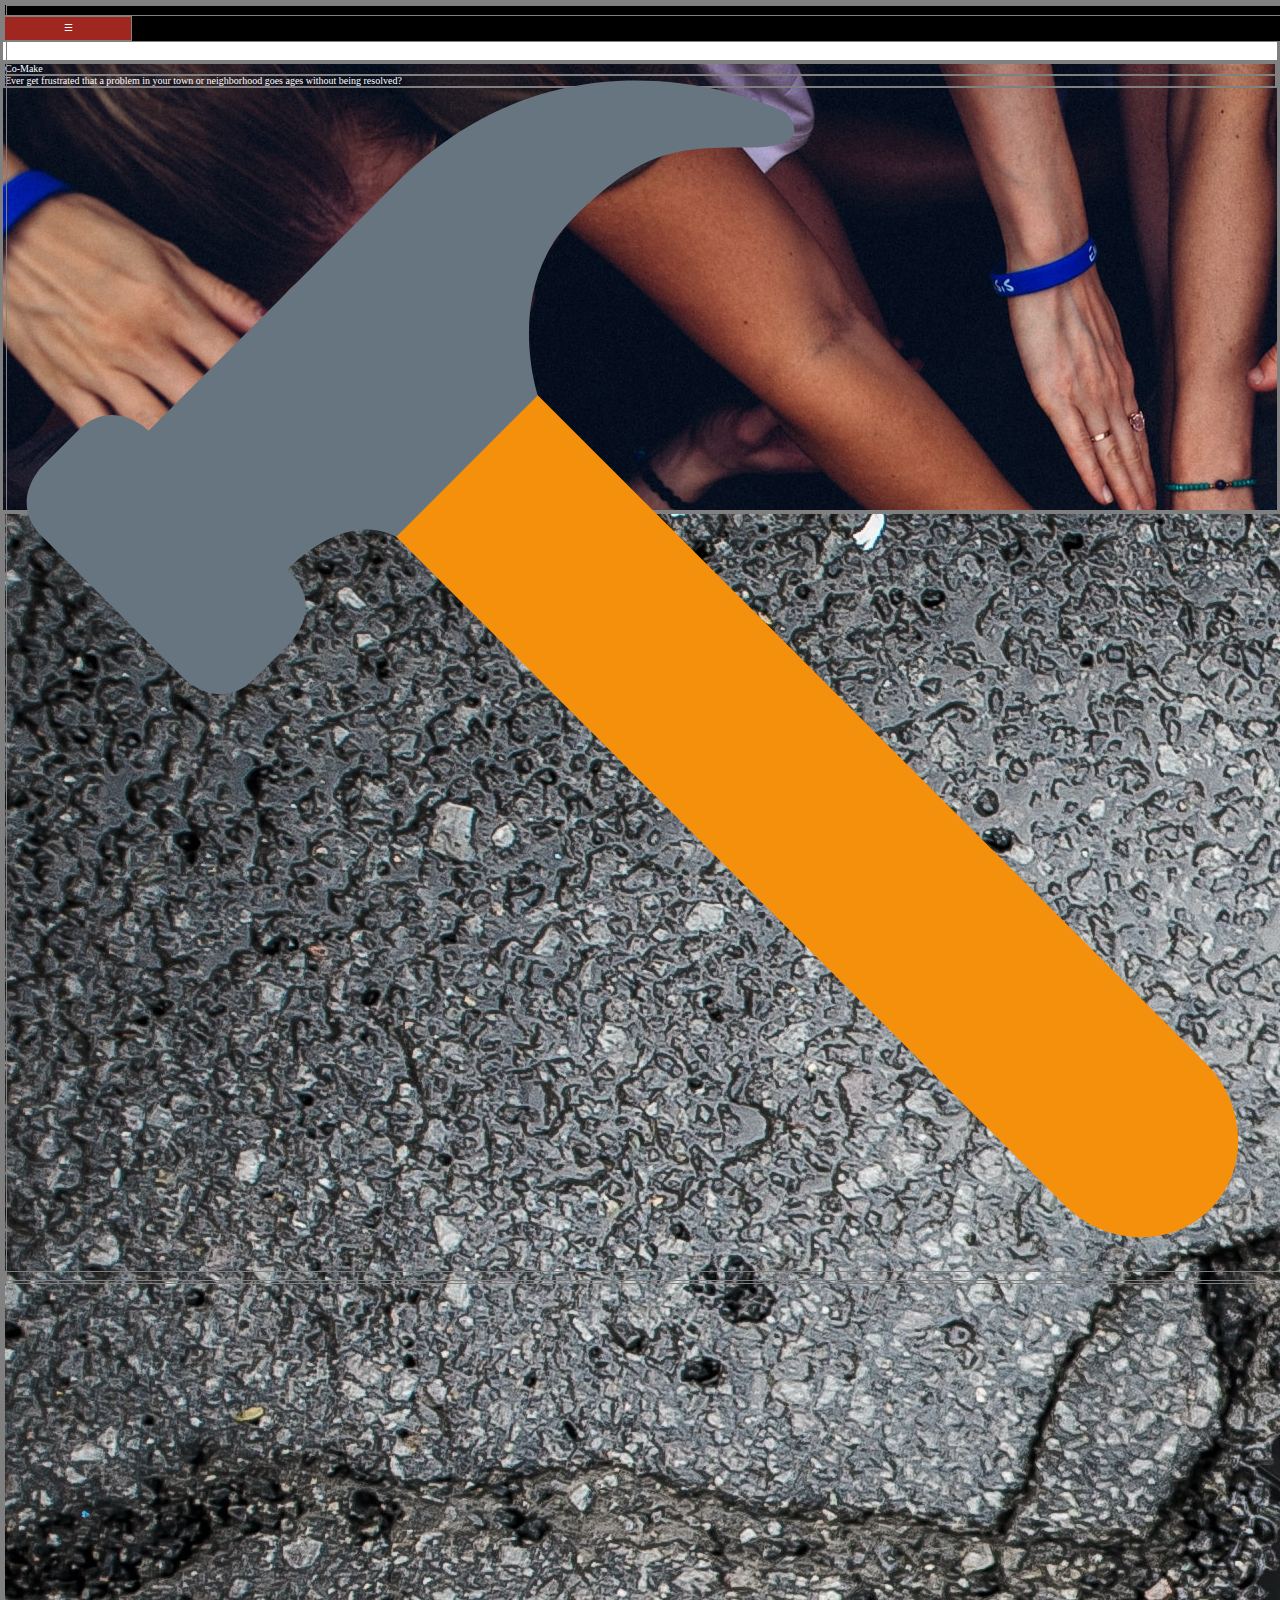
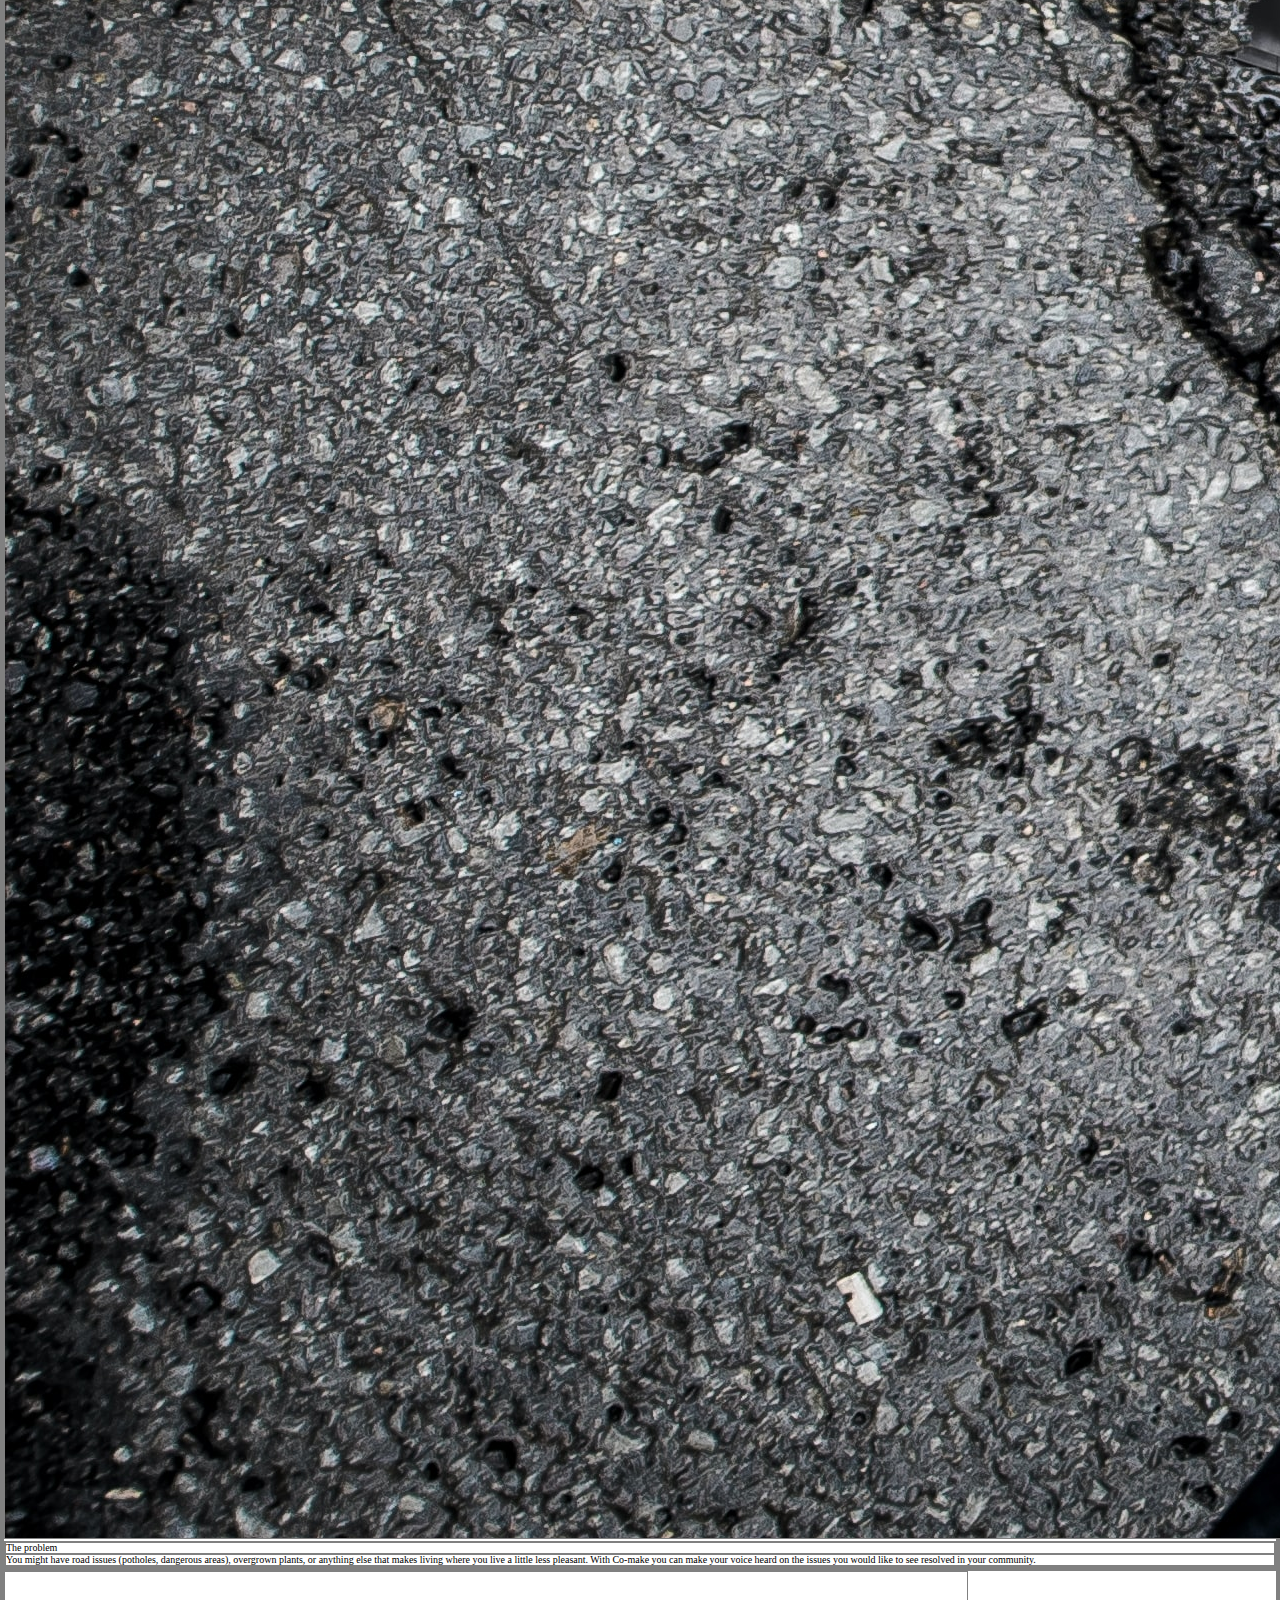
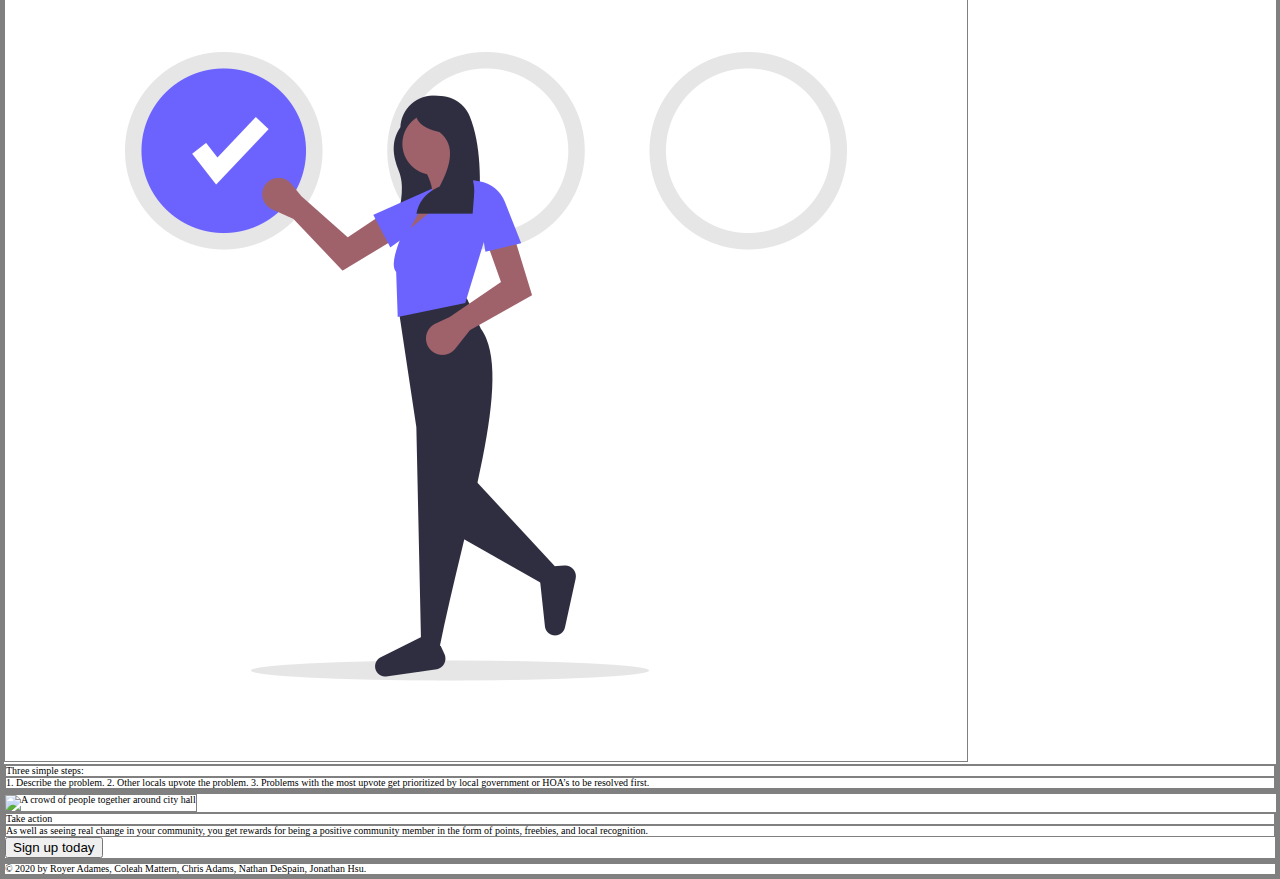
==== index.html @ 0f58f0a5 "added all content from content.tx to index, about, and team html" ====
<!DOCTYPE html>
<html lang="en">

<head>
    <!-- links to css styles -->
    <link rel="stylesheet" href="css styles/normalize.css">
    <link rel="stylesheet" href="css styles/styles.css">
    <link rel="stylesheet" href="css styles/header.css">

    <meta charset="UTF-8">
    <link rel="shortcut icon" href="imgs/hammer logo.svg" type="image/x-icon">
    <meta name="viewport" content="width=device-width, initial-scale=1.0">

    <title>Co-Make</title>
</head>

<body>
    <!-- header -->
    <header id="home">
        <nav id="page-nav">
            <div class="nav-logo">
                <a href="#home">
                    <img src="imgs/hammer logo.svg" alt="Royer Adames name writing has a logo">
                </a>
            </div>

            <!-- the hanburger -->
            <label for="input-hamburger">&#9776</label>
            <input type="checkbox" name="hamburger" id="input-hamburger" class="input-hamburger">

            <div class="menu-links">
                <a href="#home">home</a>
                <a href="about.html">about</a>
                <a href="team.html">team</a>
            </div>
            </div>
        </nav>
    </header>

    <!-- sections -->
    <section class="landing-container">
        <div class="background-hero">
            <h1>Co-Make</h1>
            <p>Ever get frustrated that a problem in your town or neighborhood goes ages without being resolved?</p>
        </div>
    </section>



    <section class="problem">
        <div class="style">
            <img src="imgs/pothole-by Marc-Olivier Jodoin on Unsplash.jpg" alt="A person standing by a pothole fill with water in the city">
            <div class="problem-texts">
                <h2>The problem</h2>
                <p>
                    You might have road issues (potholes, dangerous areas), overgrown plants, or anything else that makes living where you live a little less pleasant. With Co-make you can make your voice heard on the issues you would like to see resolved in your community.
                </p>
            </div>
        </div>
    </section>
    <section class="solution">
        <div class="style">
            <img src="imgs/steps by UnDraw.png" alt="An illustration of a girl completing a check list">
            <div class="solution-texts">
                <h2>
                    Three simple steps:
                </h2>
                <p>
                    1. Describe the problem. 
                    2. Other locals upvote the problem. 
                    3. Problems with the most upvote get prioritized by local government or HOA’s to be resolved first. 
                </p>
            </div>
        </div>
    </section>
    <section class="call-to-action">
        <div class="style">
            <img src="imgs/community-reward-Photo by Markus Spiske on Unsplash.jpg" alt="A crowd of people together around city hall">
            <div class="call-to-texts">
                <h2>Take action</h2>
                <p>
                    As well as seeing real change in your community, you get rewards for being a positive community member in the form of points, freebies, and local recognition. 
                </p>
                <button>Sign up today</button>
            </div>
        </div>
    </section>

    <!-- footer -->
    <footer>
        <div class="style">
            <p>&copy; 2020 by Royer Adames, Coleah Mattern, Chris Adams, Nathan DeSpain, Jonathan Hsu. </p>
        </div>
    </footer>
</body>

</html>
---- css styles/styles.css ----
html{
	
}



/* hamburger menu */
#page-nav{
	background-color: #000000;
	position: sticky;
	width: 100vw;
	margin-bottom: 2vh;
	display: flex;
	flex-direction: column;
	flex-wrap: wrap;
}

label[for="input-hamburger"]{
	display: inline-block;
	color: #ffffff;
	background: #a02620;
	font-style: normal;
	padding: .625rem;
	width: 10vw;
	text-align: center;
}
#input-hamburger{
display: none;
}
/* Menu Items */
	Toggle show/hide menu on checkbox click

.input-hamburger:checked ~ .menu-links{
	display: flex;
}
.menu-links{
	display: none;
	width: 100vw;
	flex-direction: column;
}
/* End Toggle show/hide menu on checkbox click */
.menu-links a{
	color: white;
	text-decoration: none;
	display: block;
	padding: 0.625rem;
	border-top: .062rem solid #333333;
	background-color: black;
	text-transform: uppercase;
}
.menu-links a:last-child{
	border-bottom: .062rem solid #333333;
}
.menu-links a:focus,
.menu-links a:hover,
.menu-links a:active{
	background-color: white;
	color: black;
}
/* End Menu Items */
/* end of hamburger menu */


/* hero image */
.landing-container{
    width: 100%;
    height: 50vh;
    background-image: url(../imgs/work-together.jpg);
    color: white;
}
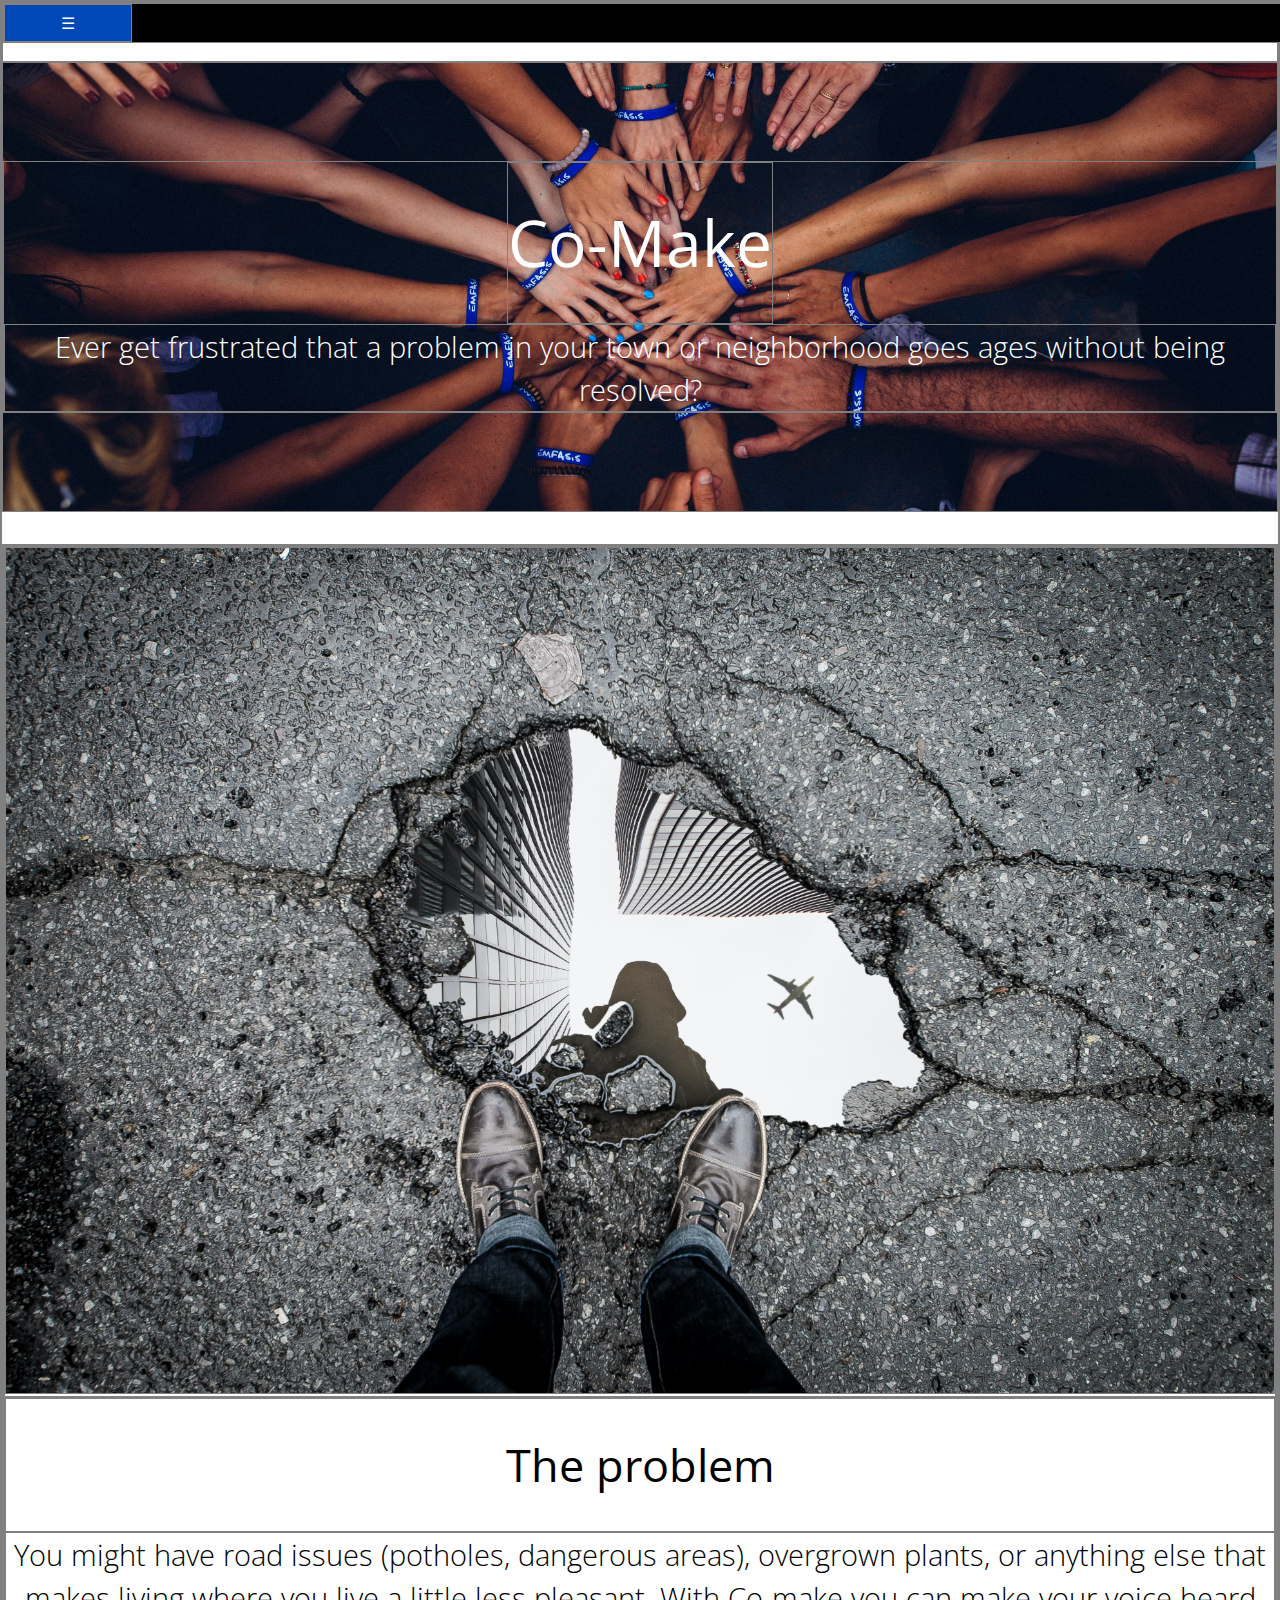
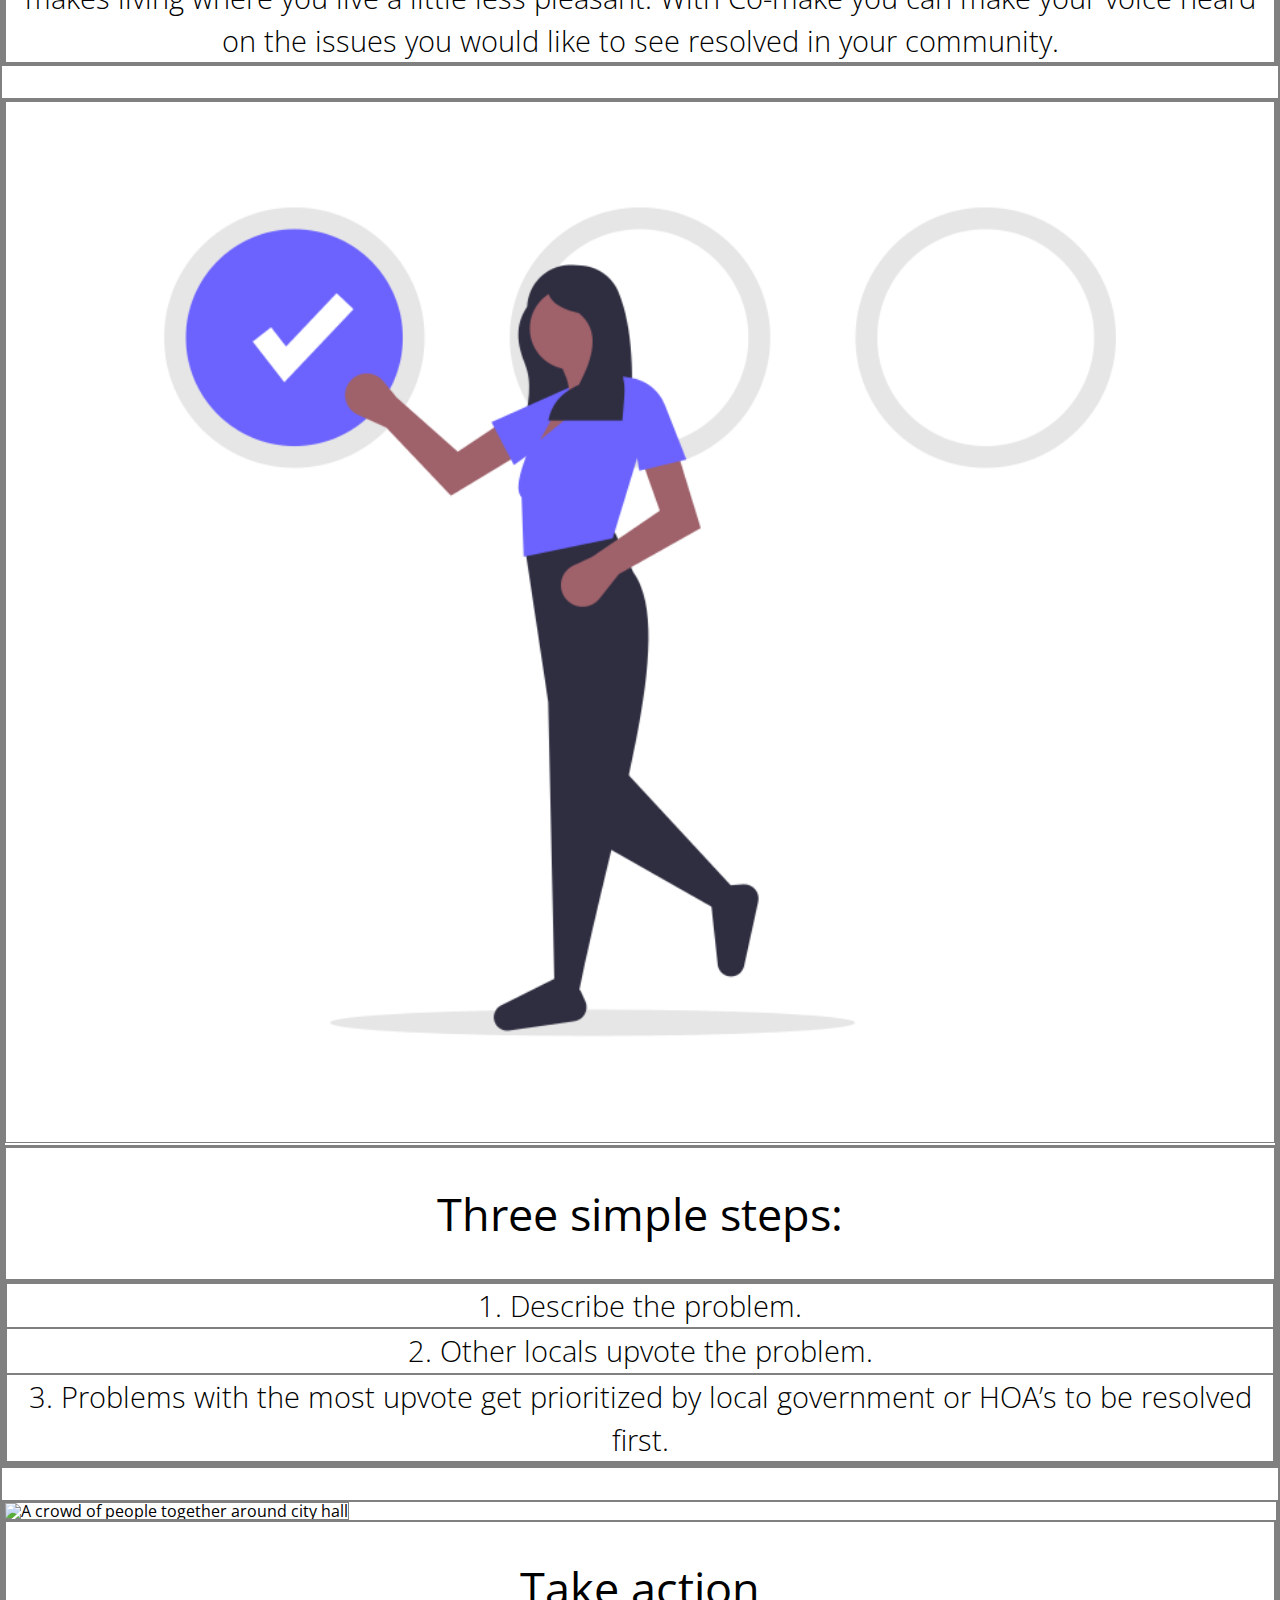
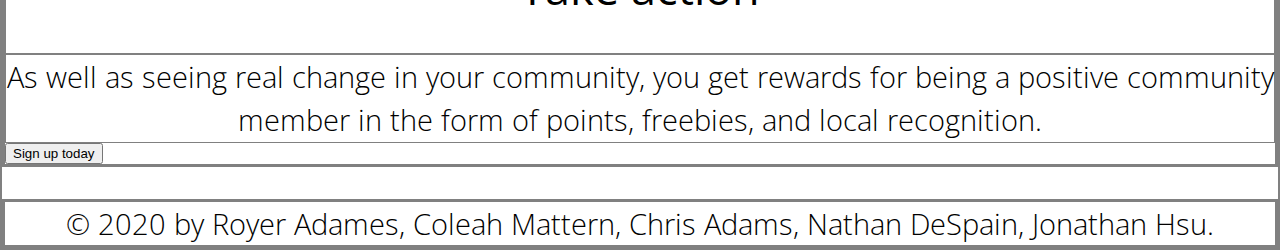
==== commit e6afdc49: "Merge pull request #1 from royeradames/royer-adames" ====
--- a/index.html
+++ b/index.html
@@ -38,8 +38,8 @@
     </header>
 
     <!-- sections -->
-    <section class="landing-container">
-        <div class="background-hero">
+    <section class="hero-image">
+        <div class="hero-image-texts">
             <h1>Co-Make</h1>
             <p>Ever get frustrated that a problem in your town or neighborhood goes ages without being resolved?</p>
         </div>
@@ -48,8 +48,10 @@
 
 
     <section class="problem">
-        <div class="style">
-            <img src="imgs/pothole-by Marc-Olivier Jodoin on Unsplash.jpg" alt="A person standing by a pothole fill with water in the city">
+        <div class="problem-container">
+            <div class="problem-image">
+                <img src="imgs/pothole-by Marc-Olivier Jodoin on Unsplash.jpg" alt="A person standing by a pothole fill with water in the city">
+            </div>
             <div class="problem-texts">
                 <h2>The problem</h2>
                 <p>
@@ -60,19 +62,24 @@
     </section>
     <section class="solution">
         <div class="style">
-            <img src="imgs/steps by UnDraw.png" alt="An illustration of a girl completing a check list">
+            <div class="solution-img">
+                <img src="imgs/steps by UnDraw.png" alt="An illustration of a girl completing a check list">
+            </div>
             <div class="solution-texts">
                 <h2>
                     Three simple steps:
                 </h2>
                 <p>
-                    1. Describe the problem. 
-                    2. Other locals upvote the problem. 
-                    3. Problems with the most upvote get prioritized by local government or HOA’s to be resolved first. 
+                    <ol>
+                        <li>1. Describe the problem.</li>
+                        <li>2. Other locals upvote the problem.</li>
+                        <li>3. Problems with the most upvote get prioritized by local government or HOA’s to be resolved first. </li>
+                    </ol>
                 </p>
             </div>
         </div>
     </section>
+
     <section class="call-to-action">
         <div class="style">
             <img src="imgs/community-reward-Photo by Markus Spiske on Unsplash.jpg" alt="A crowd of people together around city hall">
--- a/css styles/styles.css
+++ b/css styles/styles.css
@@ -1,24 +1,74 @@
+/* get open sans from google */
+@import url('https://fonts.googleapis.com/css2?family=Open+Sans:wght@300;400;700&display=swap');
+
+/* color pallet */
+:root{
+	--blue: #0048b8;
+	--white: #ffffff;
+	--black:  black;
+	--light-gray: #f4f6f8;
+}
+/* element {
+  background-color: var(--main-bg-color);
+} */
+
+/* general */
 html{
+	font-family: 'Open Sans', sans-serif;
+	font-size: 1rem;
 	
 }
+h1,h2{
+	padding: 2rem 0;
+	text-align: center;
+	line-height: 1.5;
+}
+h1{
+	font-size: 4rem;
+}
+h2{
+	font-size: 2.8rem;
+}
+p,ol{
+	font-size: 1.8rem;
+	font-weight: 300;
+	text-align: center;
+	line-height: 1.5;
+}
+a{
+	text-decoration: none;
+}
+a:hover{
+	text-decoration: dashed;
 
-
-
+}
+section{
+	margin-bottom: 2rem;
+}
+img{
+	width: 100%;
+}
+/* header */
+/* logo */
+.nav-logo{
+	width: 25%;
+	margin: 0 1rem;
+	display: none;
+}
 /* hamburger menu */
 #page-nav{
-	background-color: #000000;
+	background-color: var(--black);
 	position: sticky;
 	width: 100vw;
 	margin-bottom: 2vh;
 	display: flex;
-	flex-direction: column;
 	flex-wrap: wrap;
 }
 
 label[for="input-hamburger"]{
 	display: inline-block;
 	color: #ffffff;
-	background: #a02620;
+	background: var(--blue);
 	font-style: normal;
 	padding: .625rem;
 	width: 10vw;
@@ -28,7 +78,8 @@
 display: none;
 }
 /* Menu Items */
-	Toggle show/hide menu on checkbox click
+
+	/* Toggle show/hide menu on checkbox click */
 
 .input-hamburger:checked ~ .menu-links{
 	display: flex;
@@ -61,10 +112,32 @@
 /* end of hamburger menu */
 
 
-/* hero image */
-.landing-container{
+/* hero image section*/
+.hero-image{
     width: 100%;
     height: 50vh;
     background-image: url(../imgs/work-together.jpg);
-    color: white;
-}+	color: white;
+	background-size: cover;
+	background-position: center;
+	
+	/* alingn herom-image-text to the center */
+	display: flex;
+	flex-direction: column;
+	align-items: center;
+	justify-content: center;
+}
+.hero-image-texts{
+	display: flex;
+	flex-direction: column;
+	align-items: center;
+	justify-content: center;
+	text-align: center;
+	line-height: 1.5;
+}
+.hero-image-texts h1{
+	padding-bottom: 2rem;
+}
+
+
+	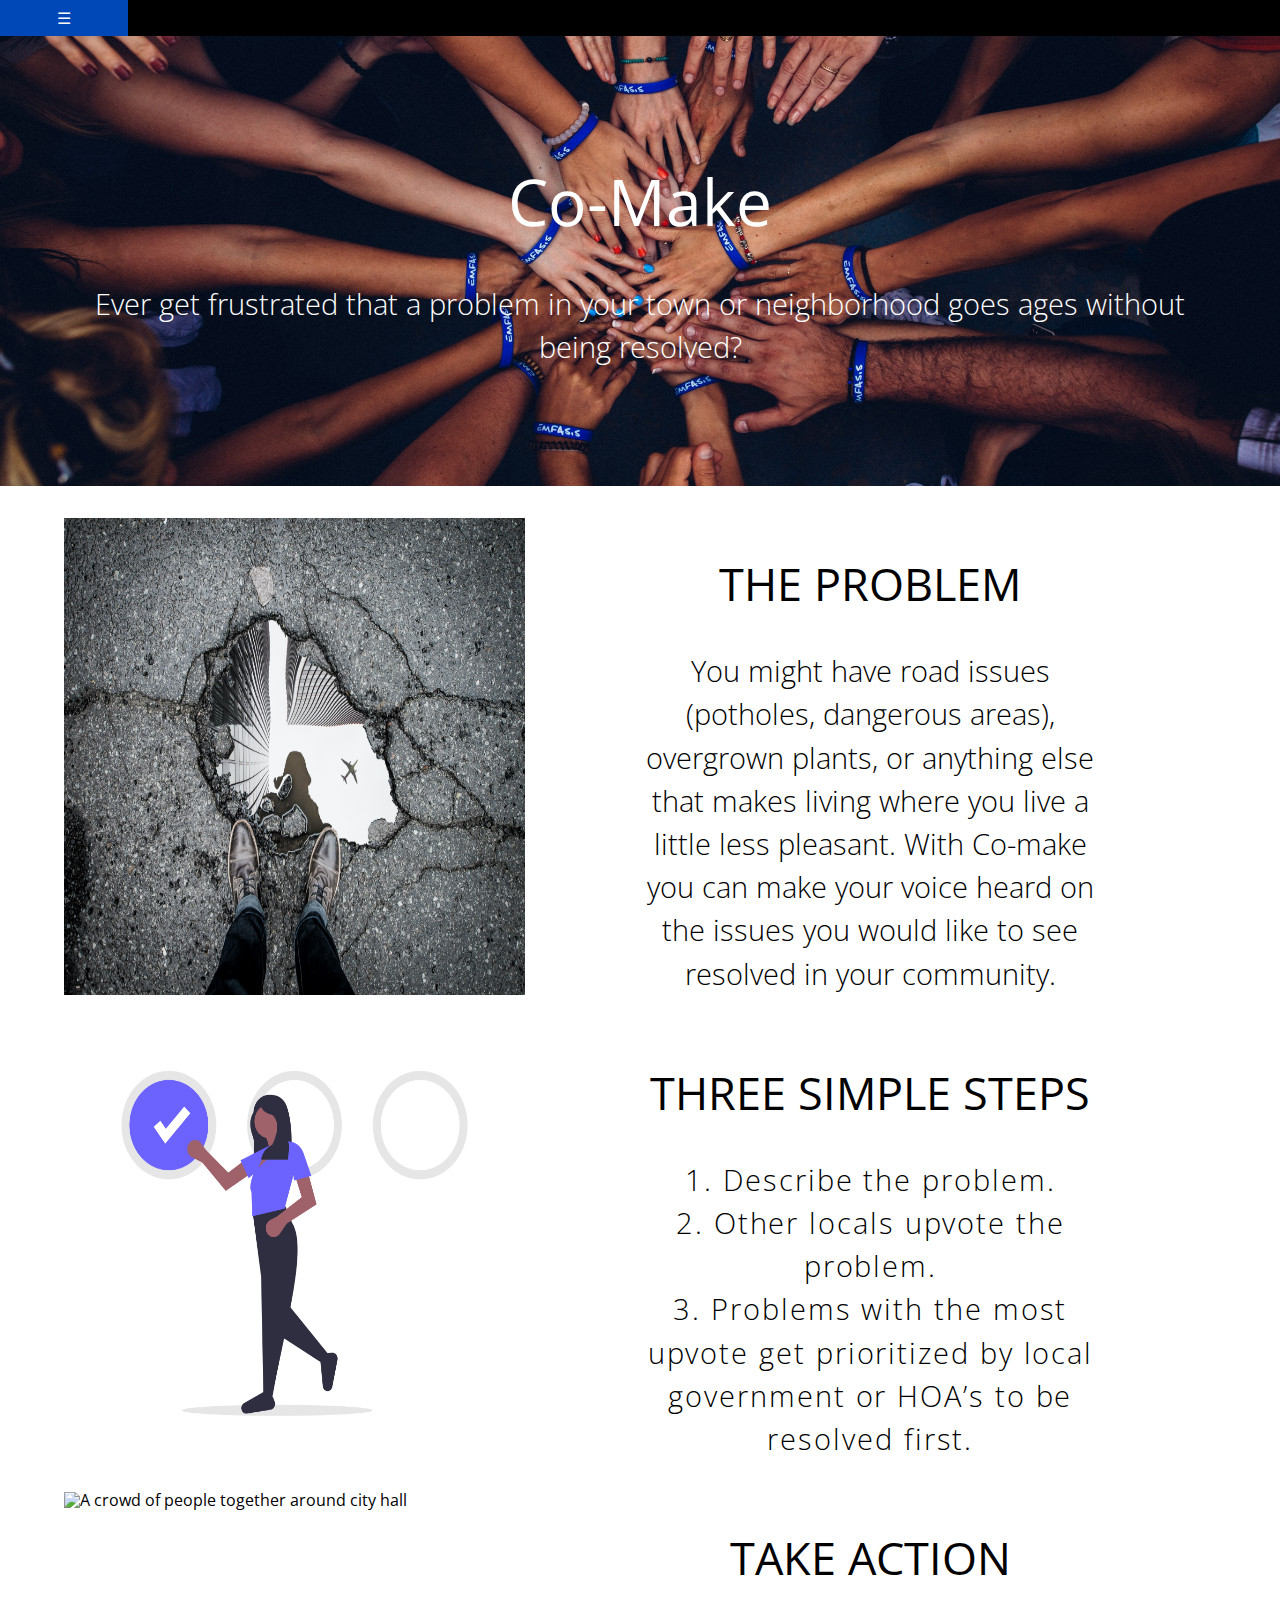
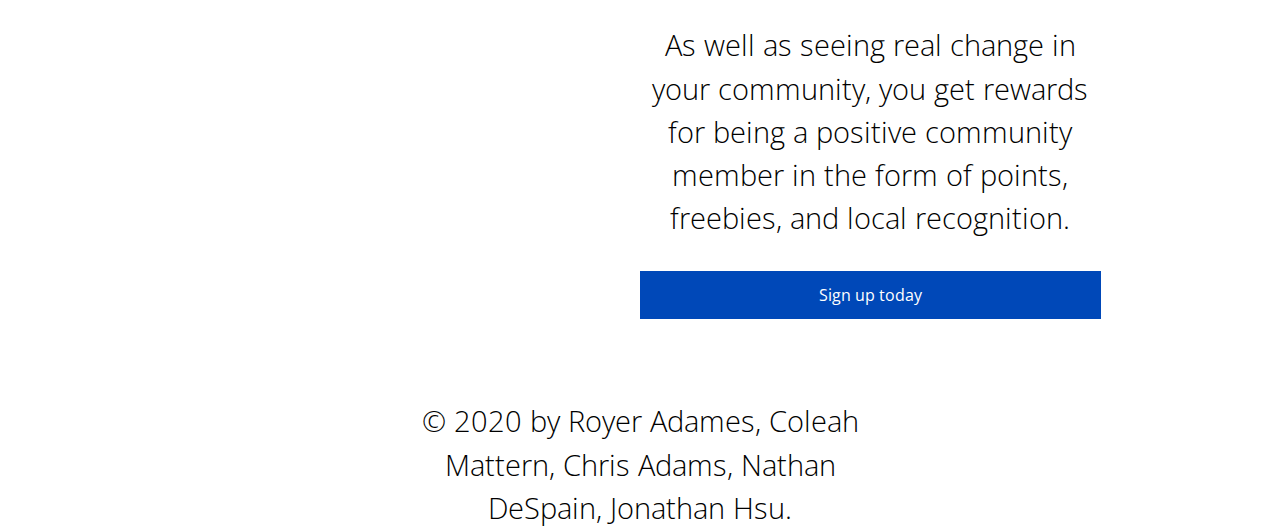
==== commit 0d267d74: "added 800px media query to make home page more responsive" ====
--- a/index.html
+++ b/index.html
@@ -48,11 +48,11 @@
 
 
     <section class="problem">
-        <div class="problem-container">
-            <div class="problem-image">
+        <div class="problem-container container">
+            <div class="problem-image img">
                 <img src="imgs/pothole-by Marc-Olivier Jodoin on Unsplash.jpg" alt="A person standing by a pothole fill with water in the city">
             </div>
-            <div class="problem-texts">
+            <div class="problem-texts body-text">
                 <h2>The problem</h2>
                 <p>
                     You might have road issues (potholes, dangerous areas), overgrown plants, or anything else that makes living where you live a little less pleasant. With Co-make you can make your voice heard on the issues you would like to see resolved in your community.
@@ -61,13 +61,13 @@
         </div>
     </section>
     <section class="solution">
-        <div class="style">
-            <div class="solution-img">
+        <div class="solution-container container">
+            <div class="solution-img img">
                 <img src="imgs/steps by UnDraw.png" alt="An illustration of a girl completing a check list">
             </div>
-            <div class="solution-texts">
+            <div class="solution-texts body-text">
                 <h2>
-                    Three simple steps:
+                    Three simple steps
                 </h2>
                 <p>
                     <ol>
@@ -81,14 +81,16 @@
     </section>
 
     <section class="call-to-action">
-        <div class="style">
-            <img src="imgs/community-reward-Photo by Markus Spiske on Unsplash.jpg" alt="A crowd of people together around city hall">
-            <div class="call-to-texts">
+        <div class="call-to-action-container container">
+            <div class="call-to-action-img img">
+                <img src="imgs/community-reward-Photo by Markus Spiske on Unsplash.jpg" alt="A crowd of people together around city hall">
+            </div>
+            <div class="call-to-action-texts body-text">
                 <h2>Take action</h2>
                 <p>
                     As well as seeing real change in your community, you get rewards for being a positive community member in the form of points, freebies, and local recognition. 
                 </p>
-                <button>Sign up today</button>
+                <a class = "button sing-up-btn" href="#">Sign up today</a>
             </div>
         </div>
     </section>
@@ -96,7 +98,7 @@
     <!-- footer -->
     <footer>
         <div class="style">
-            <p>&copy; 2020 by Royer Adames, Coleah Mattern, Chris Adams, Nathan DeSpain, Jonathan Hsu. </p>
+            <p class="body-text">&copy; 2020 by Royer Adames, Coleah Mattern, Chris Adams, Nathan DeSpain, Jonathan Hsu. </p>
         </div>
     </footer>
 </body>
--- a/css styles/styles.css
+++ b/css styles/styles.css
@@ -19,7 +19,6 @@
 	
 }
 h1,h2{
-	padding: 2rem 0;
 	text-align: center;
 	line-height: 1.5;
 }
@@ -28,19 +27,29 @@
 }
 h2{
 	font-size: 2.8rem;
+	text-transform: uppercase;
+	padding: 2rem 0;
 }
 p,ol{
 	font-size: 1.8rem;
 	font-weight: 300;
 	text-align: center;
 	line-height: 1.5;
+	
+}
+ol{
+	letter-spacing: .12rem;
 }
 a{
 	text-decoration: none;
+	color: var(--black);
 }
 a:hover{
 	text-decoration: dashed;
 
+}
+a:visited{
+	color: var(--black);
 }
 section{
 	margin-bottom: 2rem;
@@ -48,6 +57,13 @@
 img{
 	width: 100%;
 }
+.body-text{
+	display: flex;
+	flex-direction: column;
+	width: 75%;
+	margin: 0 auto;
+}
+
 /* header */
 /* logo */
 .nav-logo{
@@ -60,7 +76,6 @@
 	background-color: var(--black);
 	position: sticky;
 	width: 100vw;
-	margin-bottom: 2vh;
 	display: flex;
 	flex-wrap: wrap;
 }
@@ -98,6 +113,7 @@
 	border-top: .062rem solid #333333;
 	background-color: black;
 	text-transform: uppercase;
+	letter-spacing: .2rem;
 }
 .menu-links a:last-child{
 	border-bottom: .062rem solid #333333;
@@ -134,10 +150,46 @@
 	justify-content: center;
 	text-align: center;
 	line-height: 1.5;
+	width: 90%;
 }
 .hero-image-texts h1{
 	padding-bottom: 2rem;
 }
 
+/* call to action section */
 
-	+/* buttons */
+.button, .button:visited{
+	padding: 1rem 2rem;
+	background-color: var(--blue);
+	color: var(--white);
+	text-align: center;
+	margin: 2rem 0 3rem 0;
+}
+.button:hover{
+	background-color: var(--white);
+	color: var(--blue);
+	border: .1rem solid var(--blue);
+}
+
+.sing-up-btn{
+	width: 100%;
+
+}
+
+@media(min-width:800px){
+	.container{
+		display: flex;
+		justify-content: space-between;
+		width: 90%;
+		margin: 0 auto;
+	}
+	.img{
+		width: 40%;
+		display: flex;
+
+	}
+	.body-text{
+		width: 40%;
+	}
+}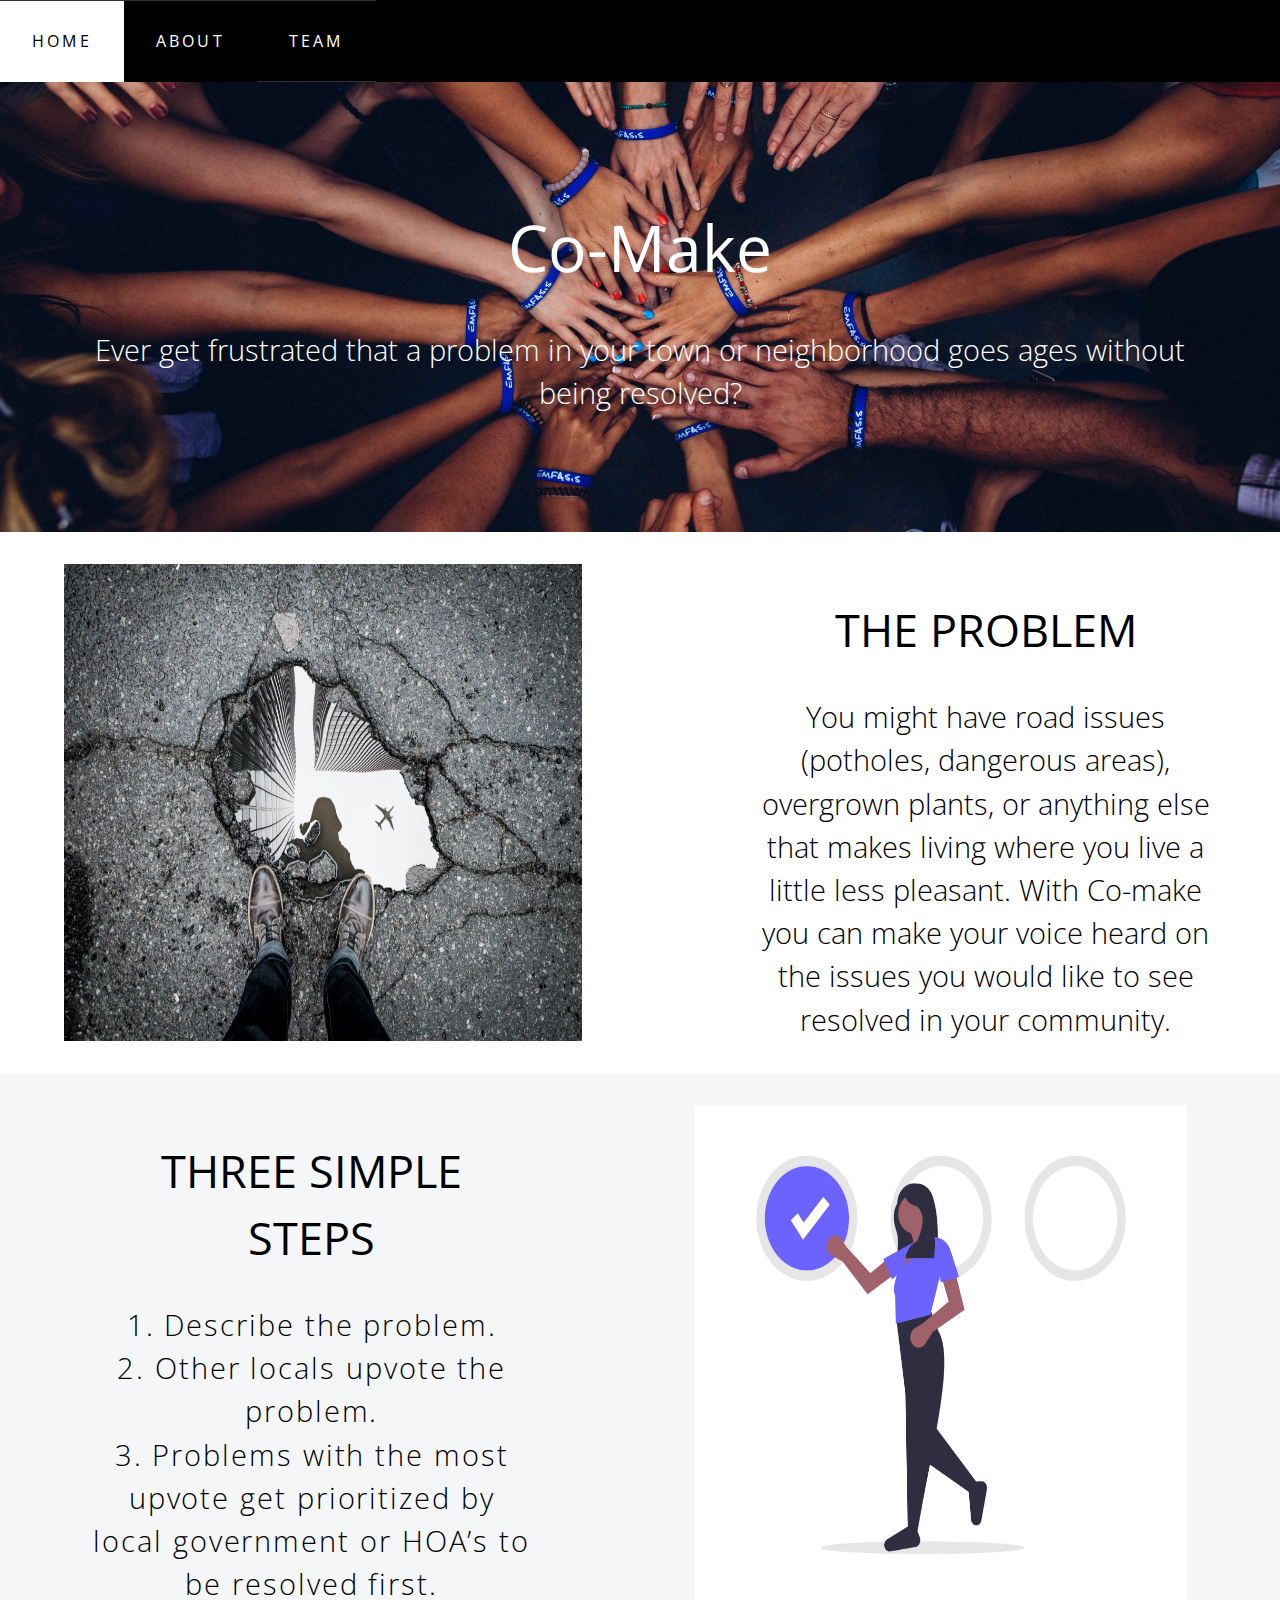
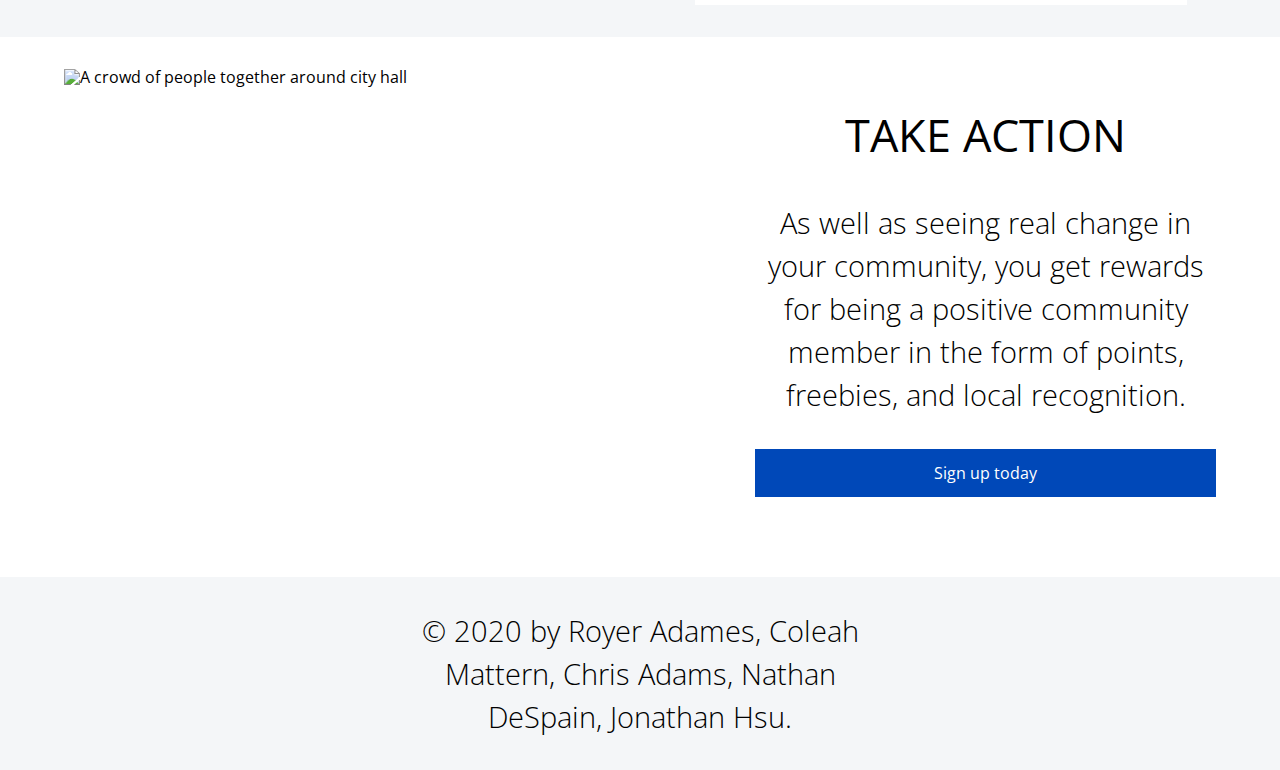
==== commit 624c1c5b: "added background color, and padding to home page" ====
--- a/index.html
+++ b/index.html
@@ -98,7 +98,7 @@
     <!-- footer -->
     <footer>
         <div class="style">
-            <p class="body-text">&copy; 2020 by Royer Adames, Coleah Mattern, Chris Adams, Nathan DeSpain, Jonathan Hsu. </p>
+            <p class="body-text" id="copy-write">&copy; 2020 by Royer Adames, Coleah Mattern, Chris Adams, Nathan DeSpain, Jonathan Hsu. </p>
         </div>
     </footer>
 </body>
--- a/css styles/styles.css
+++ b/css styles/styles.css
@@ -155,7 +155,11 @@
 .hero-image-texts h1{
 	padding-bottom: 2rem;
 }
-
+/* solution section */
+.solution{
+	background-color: var(--light-gray);
+	padding: 2rem;
+}
 /* call to action section */
 
 /* buttons */
@@ -177,7 +181,28 @@
 
 }
 
+/* footer */
+footer{
+	background-color: var(--light-gray);
+	margin-top: 2rem;
+}
+#copy-write{
+	padding: 2rem;
+}
 @media(min-width:800px){
+	label[for="input-hamburger"]{
+		display: none;
+	}
+	.menu-links{
+		 display: flex;
+		 flex-direction: row;
+		}
+	.menu-links a{
+		padding: 2rem;
+
+	}
+}
+@media(min-width:1000px){
 	.container{
 		display: flex;
 		justify-content: space-between;
@@ -185,11 +210,19 @@
 		margin: 0 auto;
 	}
 	.img{
-		width: 40%;
+		width: 45%;
 		display: flex;
 
 	}
 	.body-text{
 		width: 40%;
+		margin: 0;
+	}
+	.solution-texts{
+		order: -1;
+	
+	}
+	#copy-write{
+		margin: 0 auto;
 	}
 }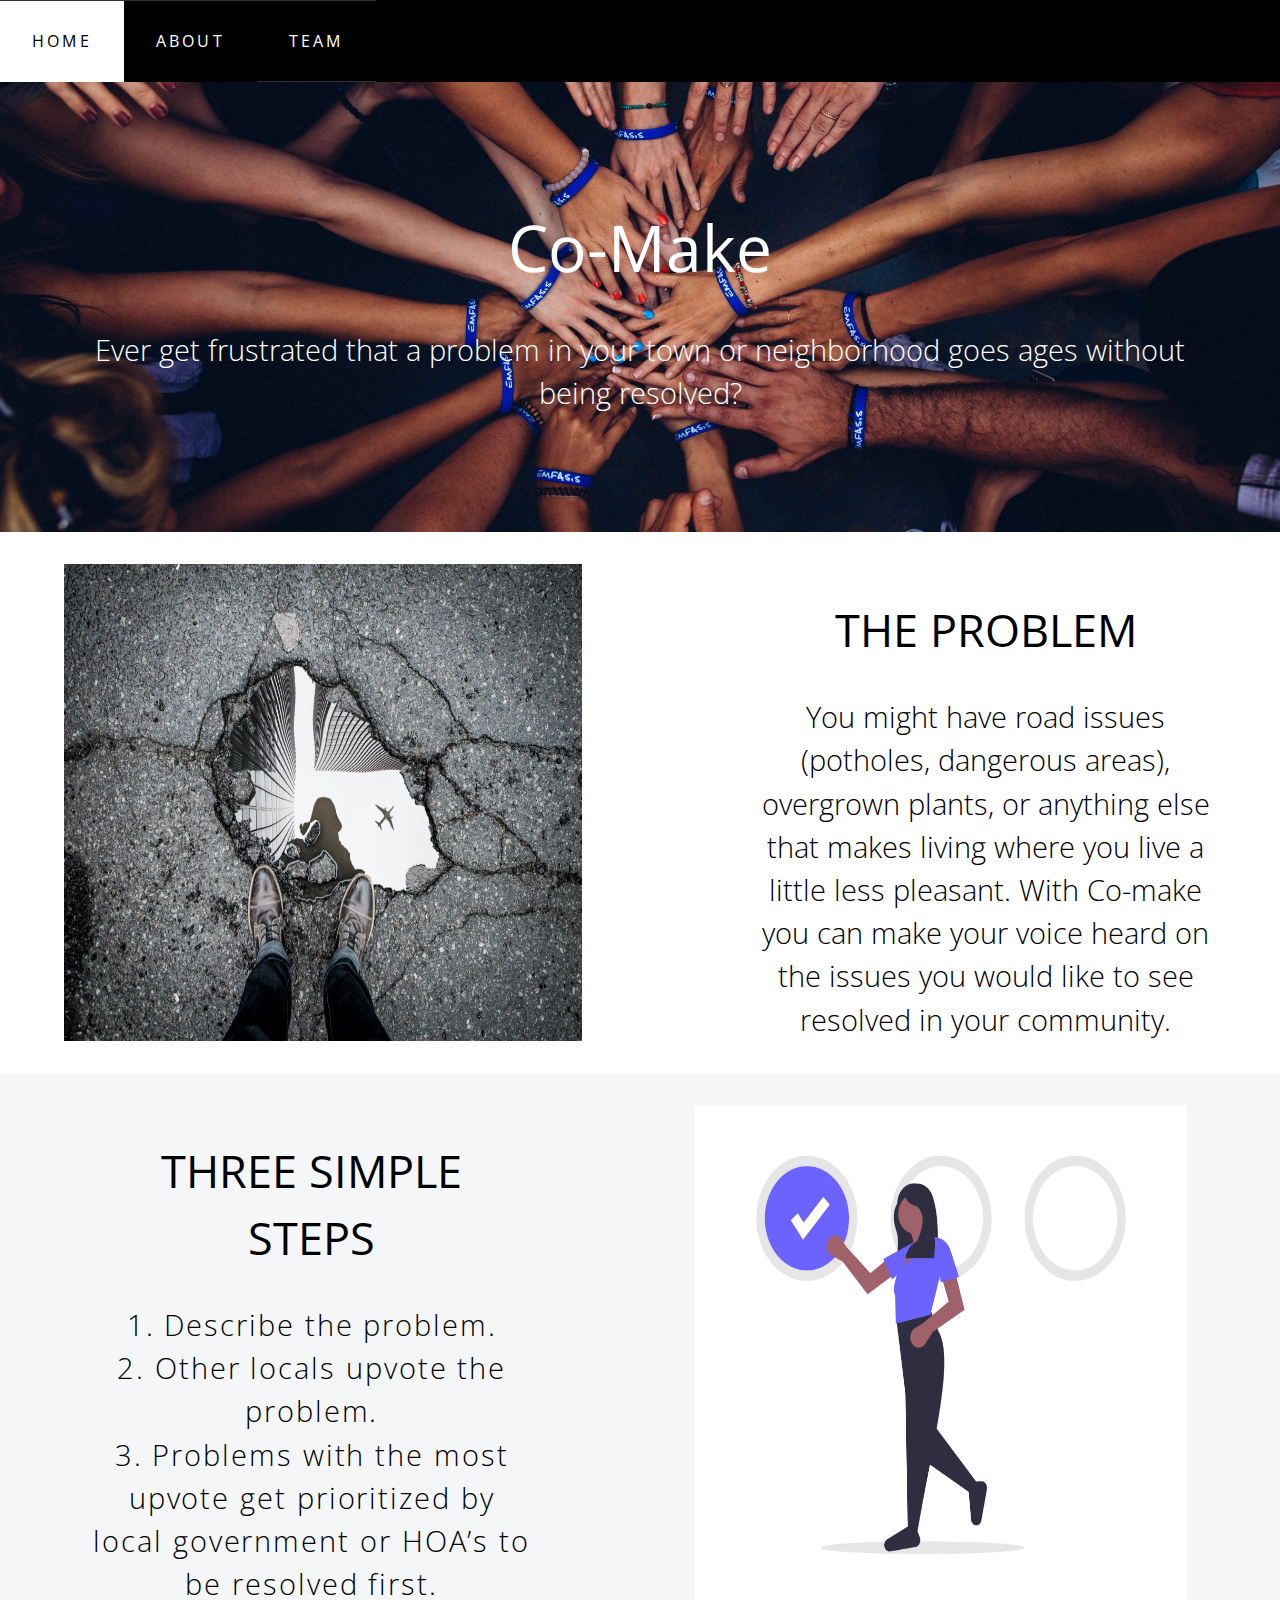
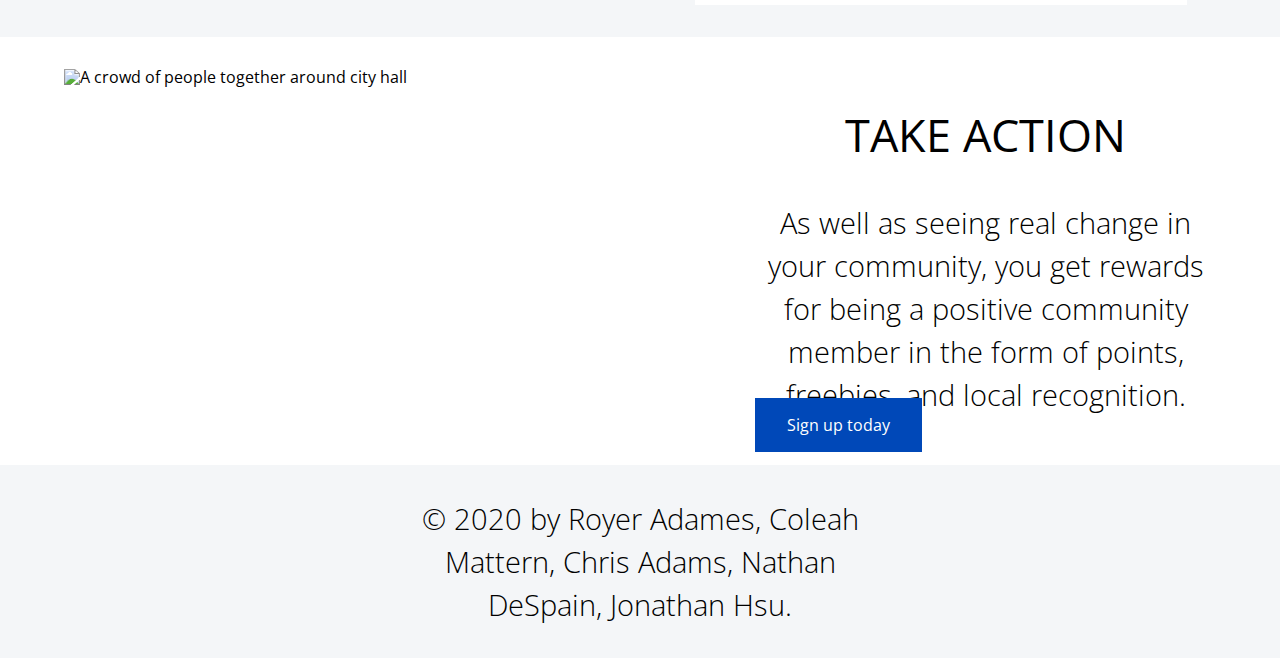
==== commit 6fb0075c: "added flexiable fonts, and image through @media queries to about page" ====
--- a/index.html
+++ b/index.html
@@ -97,7 +97,7 @@
 
     <!-- footer -->
     <footer>
-        <div class="style">
+        <div>
             <p class="body-text" id="copy-write">&copy; 2020 by Royer Adames, Coleah Mattern, Chris Adams, Nathan DeSpain, Jonathan Hsu. </p>
         </div>
     </footer>
--- a/css styles/styles.css
+++ b/css styles/styles.css
@@ -57,12 +57,15 @@
 img{
 	width: 100%;
 }
-.body-text{
+.body-tex,.about-container{
 	display: flex;
 	flex-direction: column;
 	width: 75%;
 	margin: 0 auto;
 }
+
+
+
 
 /* header */
 /* logo */
@@ -181,6 +184,18 @@
 
 }
 
+/* font size changes to about page */
+.about-container h1{
+	font-size: 1.3rem;
+	margin: 2rem 0;
+}
+.about-container h2{
+	font-size: 1rem;
+}
+.about-container p{
+	font-size: .8rem;
+}
+
 /* footer */
 footer{
 	background-color: var(--light-gray);
@@ -189,7 +204,32 @@
 #copy-write{
 	padding: 2rem;
 }
+
+@media(min-width: 500px){
+	/* Adjusting font sizes for about page*/
+	.about-container h1{
+		font-size: 2rem;
+	}
+	.about-container h2{
+		font-size: 1.8rem;
+	}
+	.about-container p{
+		font-size: 1rem;
+	}
+}
 @media(min-width:800px){
+	/* Adjusting font sizes for about page*/
+	.about-container h1{
+		font-size: 4rem;
+	}
+	.about-container h2{
+		font-size: 2.8rem;
+	}
+	.about-container p{
+		font-size: 1.8rem;
+	}
+
+
 	label[for="input-hamburger"]{
 		display: none;
 	}
@@ -201,6 +241,9 @@
 		padding: 2rem;
 
 	}
+	.about-container img{
+		height: 50vh;
+	}
 }
 @media(min-width:1000px){
 	.container{
@@ -225,4 +268,11 @@
 	#copy-write{
 		margin: 0 auto;
 	}
+	.button{
+		width: 50%;
+		margin: 2rem auto;
+	}
+	.about-container img{
+		height: 80vh;
+	}
 }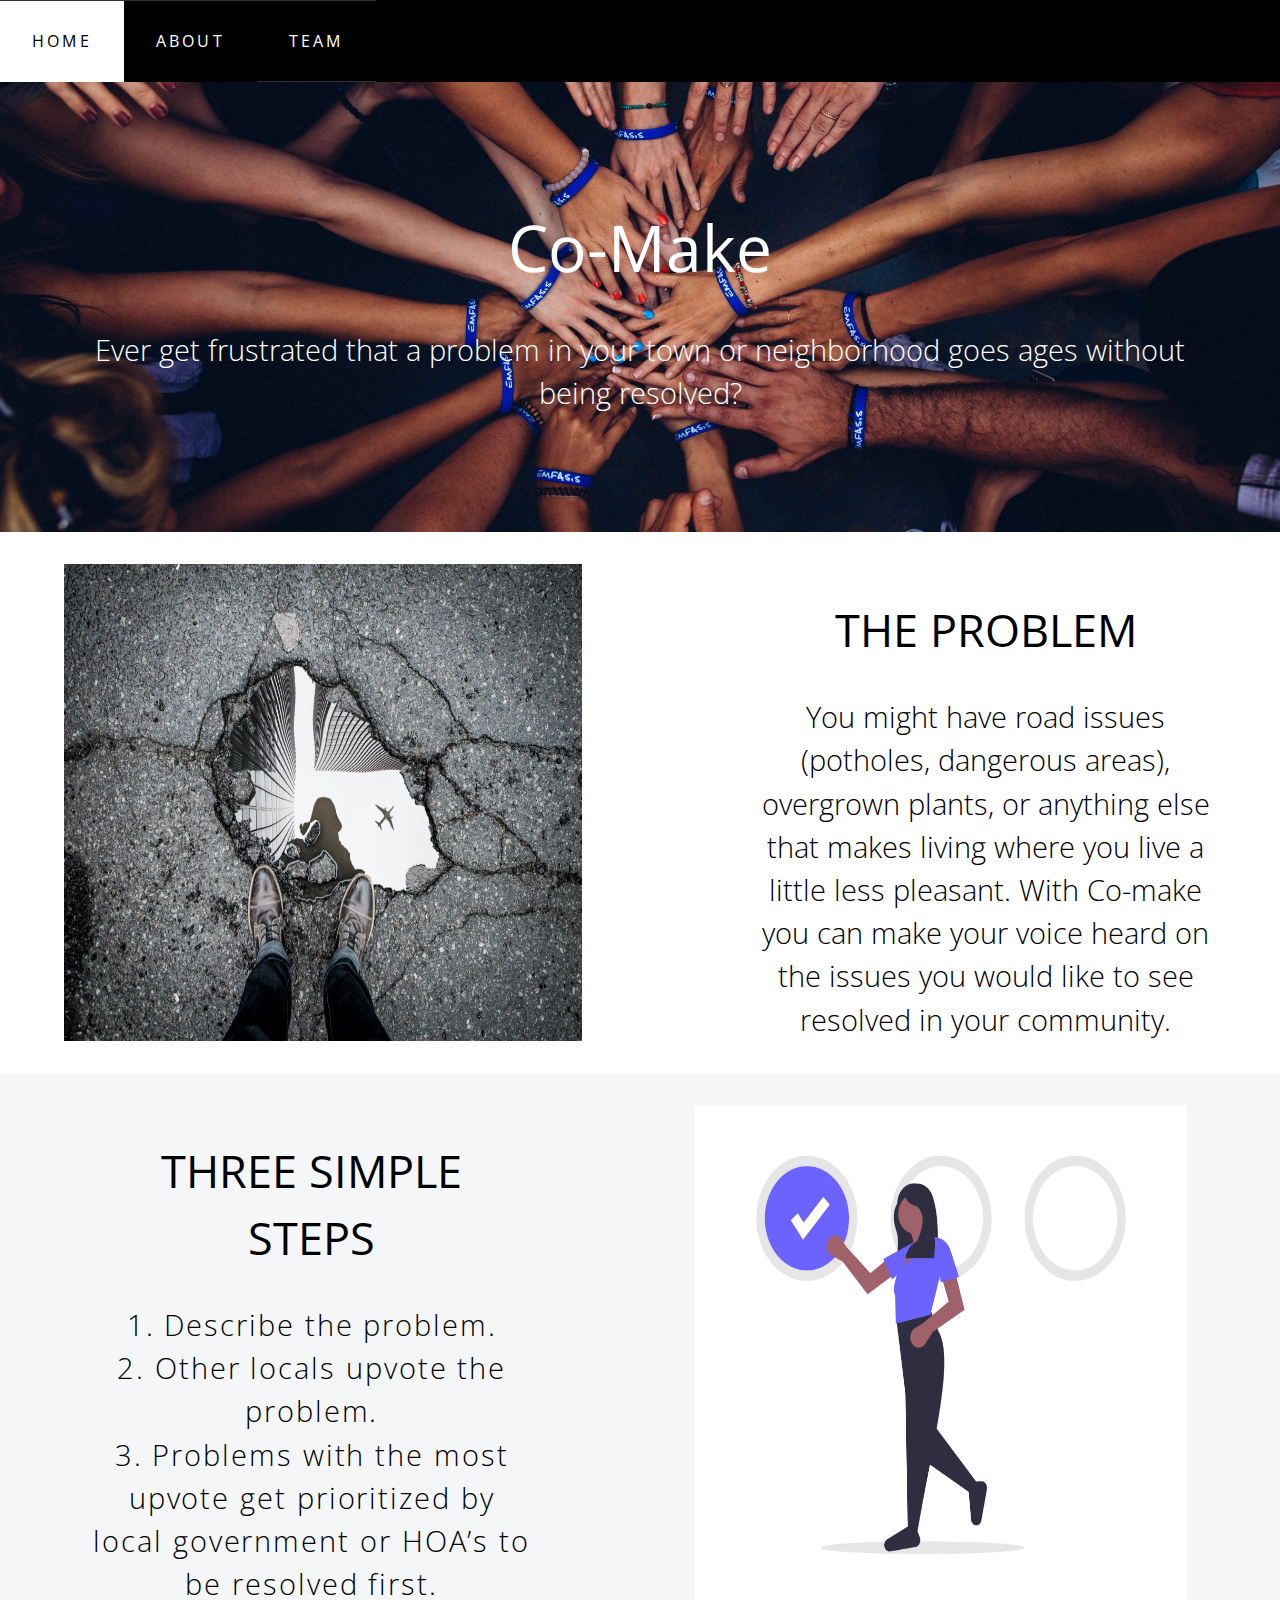
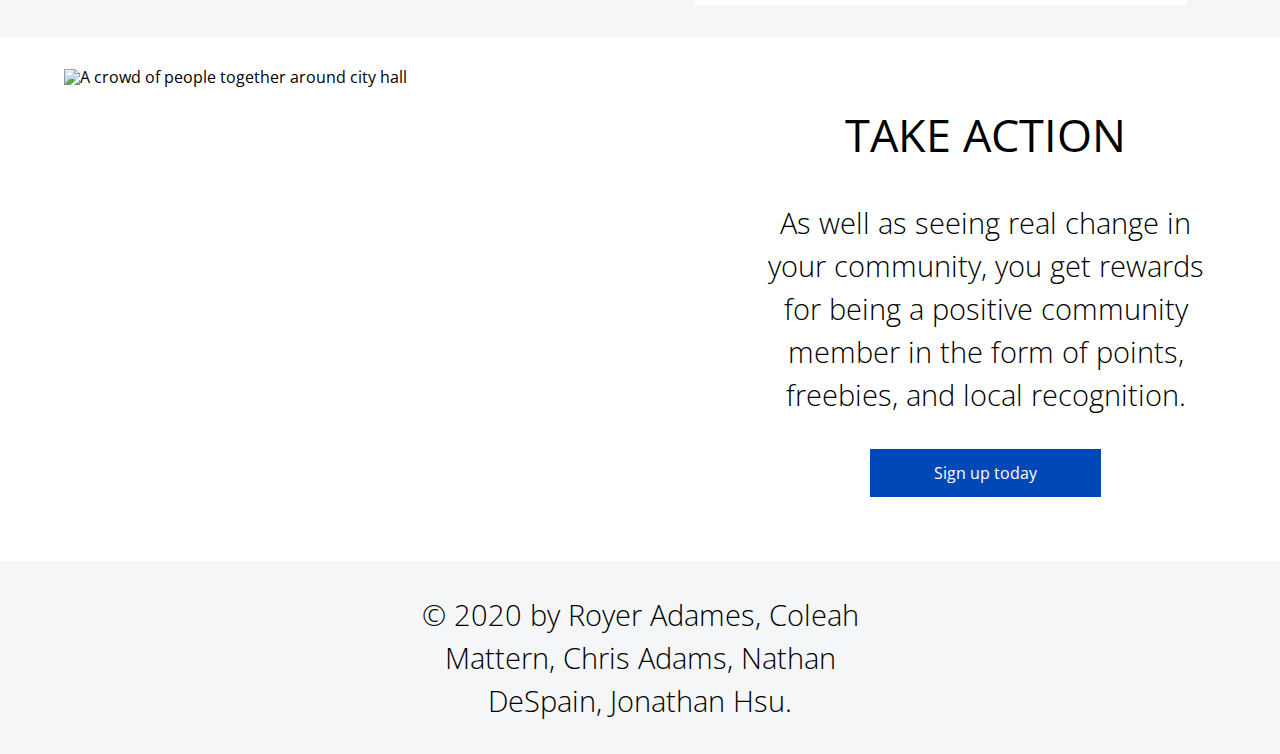
==== commit a8179bdd: "added link to sign up button" ====
--- a/index.html
+++ b/index.html
@@ -90,7 +90,7 @@
                 <p>
                     As well as seeing real change in your community, you get rewards for being a positive community member in the form of points, freebies, and local recognition. 
                 </p>
-                <a class = "button sing-up-btn" href="#">Sign up today</a>
+                <a class = "button sing-up-btn" href="https://bw-co-make.netlify.app/">Sign up today</a>
             </div>
         </div>
     </section>
--- a/css styles/styles.css
+++ b/css styles/styles.css
@@ -164,7 +164,10 @@
 	padding: 2rem;
 }
 /* call to action section */
-
+.body-text{
+	display:flex;
+	flex-direction: column;
+}
 /* buttons */
 .button, .button:visited{
 	padding: 1rem 2rem;
@@ -196,6 +199,24 @@
 	font-size: .8rem;
 }
 
+/* font size changes to team page */
+.team h1{
+	font-size: 2.5rem;
+	text-transform: uppercase;
+	border: .1rem solid var(--black);
+	margin: 1rem;
+}
+.team-container h2{
+	font-size: 2rem;
+	padding: 0;
+}
+.team-container p{
+	font-size: 1rem;
+}
+.team-container img{
+	padding: 1rem
+}
+
 /* footer */
 footer{
 	background-color: var(--light-gray);
@@ -212,12 +233,37 @@
 	}
 	.about-container h2{
 		font-size: 1.8rem;
+		margin-bottom: 0;
 	}
 	.about-container p{
 		font-size: 1rem;
 	}
+
+	/* Team page */
+	.team-page-container{
+		display: flex;
+		flex-wrap: wrap;
+		justify-content: space-around;
+	}
+	
+	/* adjusting hamburger menu */
+	label[for="input-hamburger"]{
+		font-size: 2rem;
+	}
+}
+@media(min-width:600px){
+	/* adjusting team position */
+	.team-container{
+		max-width: 18rem;
+
+	}
 }
 @media(min-width:800px){
+	/* adjusting team position */
+	.team-container{
+		max-width: 25rem;
+
+	}
 	/* Adjusting font sizes for about page*/
 	.about-container h1{
 		font-size: 4rem;
@@ -244,6 +290,8 @@
 	.about-container img{
 		height: 50vh;
 	}
+
+
 }
 @media(min-width:1000px){
 	.container{
@@ -260,6 +308,7 @@
 	.body-text{
 		width: 40%;
 		margin: 0;
+		
 	}
 	.solution-texts{
 		order: -1;
@@ -275,4 +324,23 @@
 	.about-container img{
 		height: 80vh;
 	}
+
+	/* adjusting team position */
+	.team-container{
+		max-width: 30rem;
+
+	}
+}
+@media(min-width:1200px){
+	/* adjust meet the team h1 heading */
+	.team{
+		display: flex;
+		flex-direction: column;
+		justify-content: center;
+		align-items: center;
+	}
+	.team h1{
+		width: 70%;
+	}
+}
 }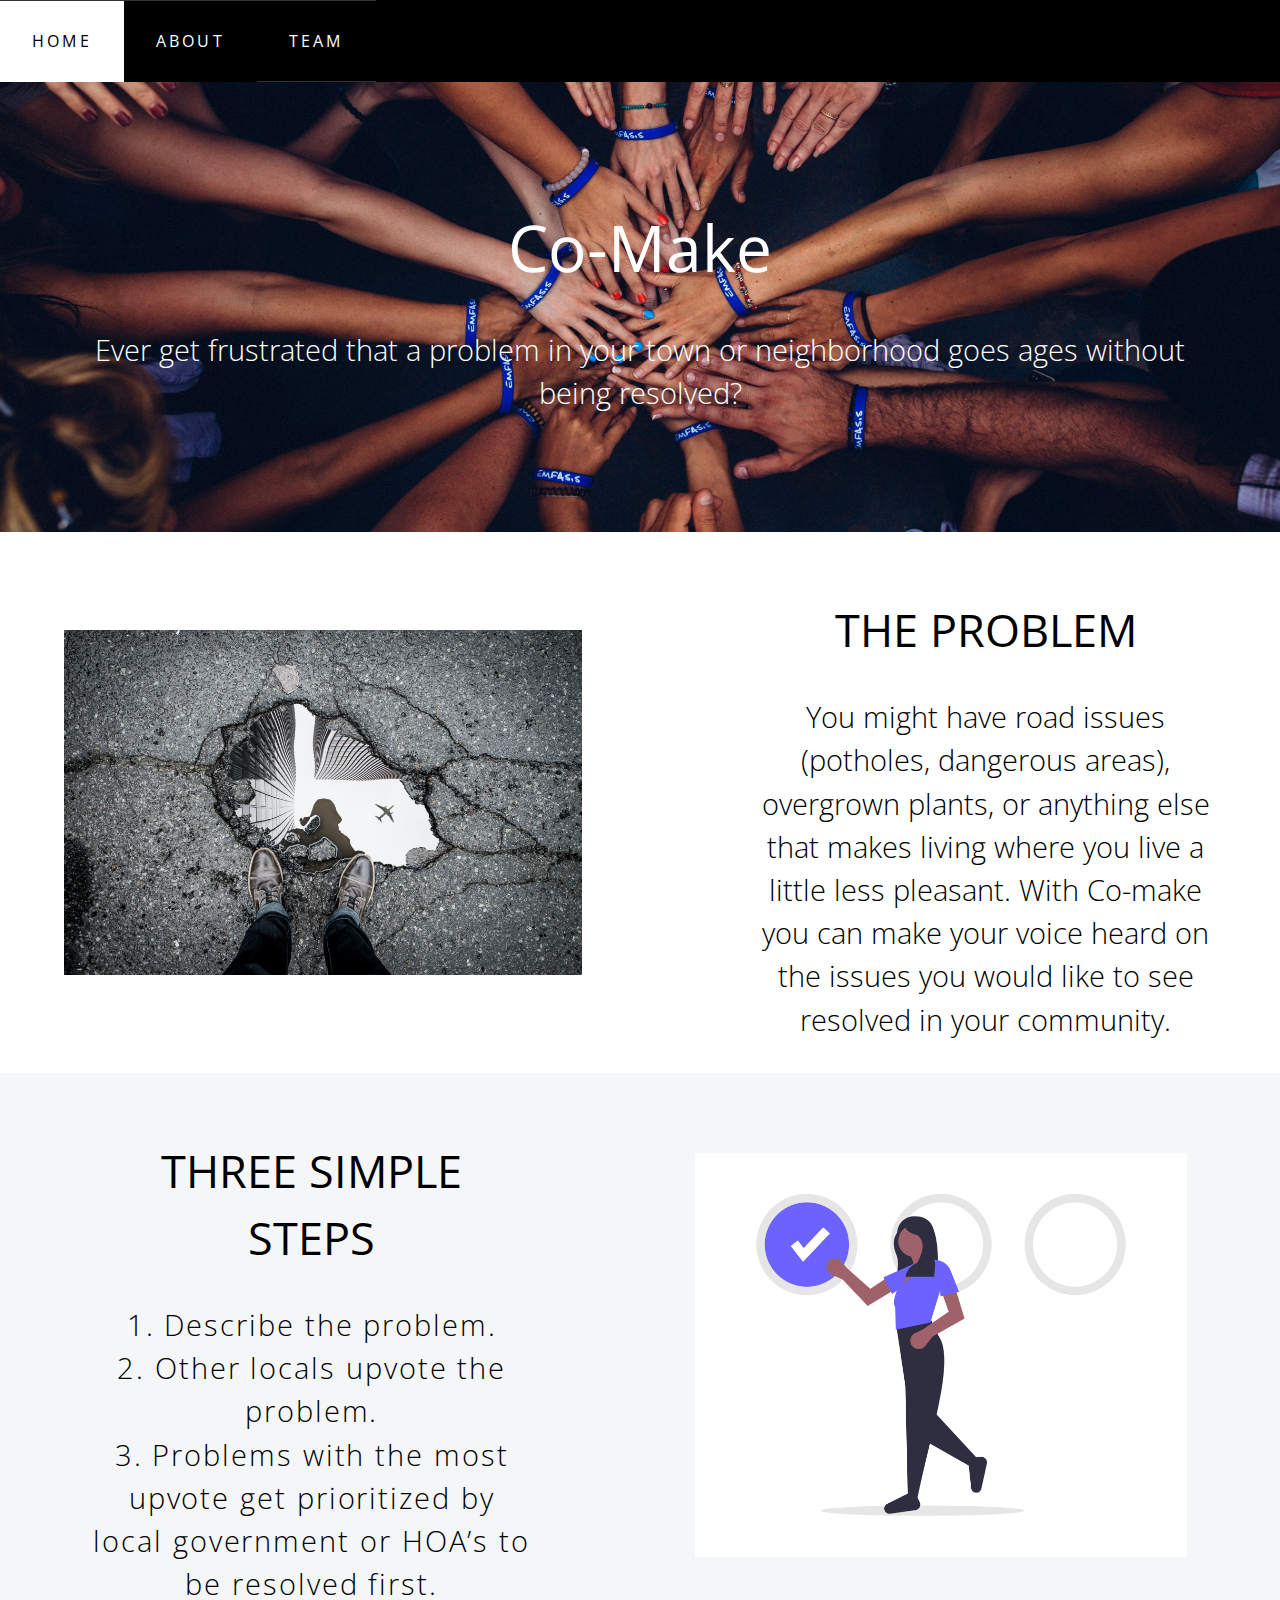
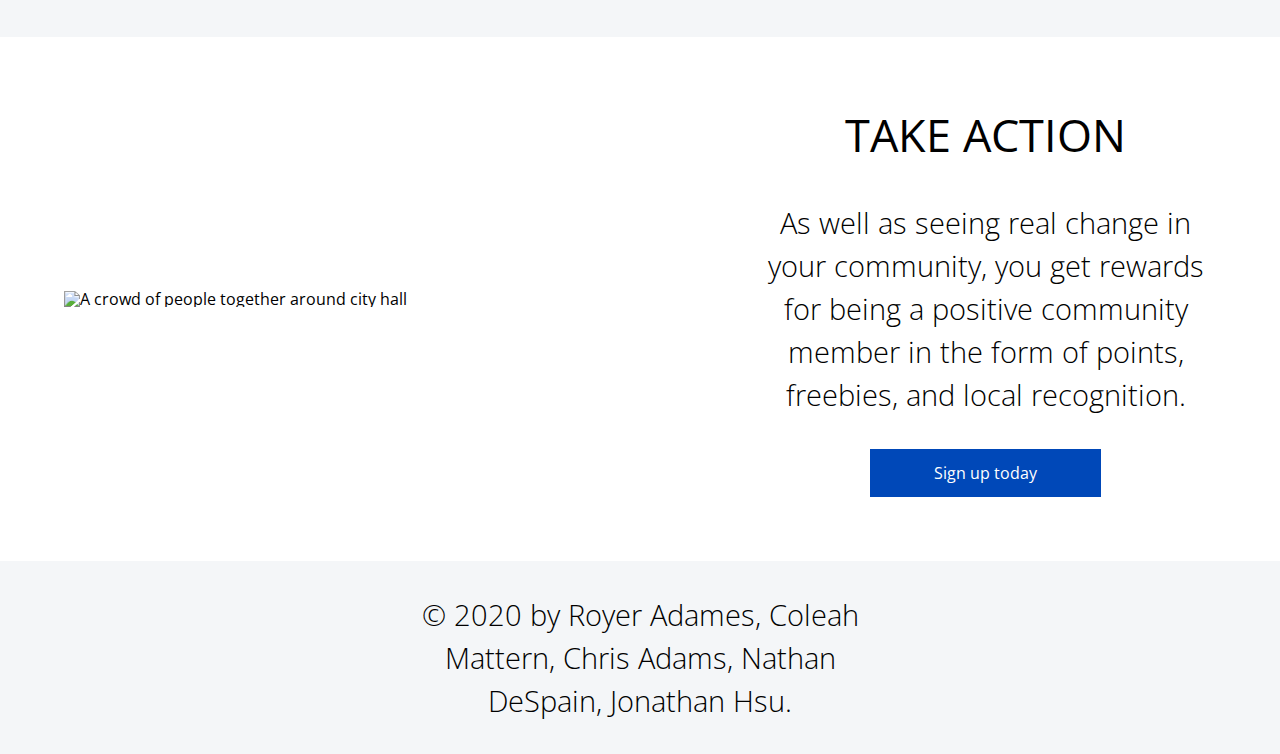
==== commit e7a66759: "took away some unuse logo code" ====
--- a/index.html
+++ b/index.html
@@ -18,11 +18,6 @@
     <!-- header -->
     <header id="home">
         <nav id="page-nav">
-            <div class="nav-logo">
-                <a href="#home">
-                    <img src="imgs/hammer logo.svg" alt="Royer Adames name writing has a logo">
-                </a>
-            </div>
 
             <!-- the hanburger -->
             <label for="input-hamburger">&#9776</label>
--- a/css styles/styles.css
+++ b/css styles/styles.css
@@ -53,6 +53,8 @@
 }
 section{
 	margin-bottom: 2rem;
+	display: flex;
+	justify-content: space-around;
 }
 img{
 	width: 100%;
@@ -68,17 +70,12 @@
 
 
 /* header */
-/* logo */
-.nav-logo{
-	width: 25%;
-	margin: 0 1rem;
-	display: none;
-}
+
 /* hamburger menu */
 #page-nav{
 	background-color: var(--black);
 	position: sticky;
-	width: 100vw;
+	width: 100%;
 	display: flex;
 	flex-wrap: wrap;
 }
@@ -158,6 +155,13 @@
 .hero-image-texts h1{
 	padding-bottom: 2rem;
 }
+
+/* home page general */
+.container{
+	display: flex;
+	flex-direction: column;
+	align-items: center;
+}
 /* solution section */
 .solution{
 	background-color: var(--light-gray);
@@ -167,6 +171,7 @@
 .body-text{
 	display:flex;
 	flex-direction: column;
+	width: 90%;
 }
 /* buttons */
 .button, .button:visited{
@@ -295,10 +300,9 @@
 }
 @media(min-width:1000px){
 	.container{
-		display: flex;
 		justify-content: space-between;
 		width: 90%;
-		margin: 0 auto;
+		flex-direction: row;
 	}
 	.img{
 		width: 45%;
@@ -336,11 +340,11 @@
 	.team{
 		display: flex;
 		flex-direction: column;
-		justify-content: center;
+		justify-content: space-around;
 		align-items: center;
+		margin: 0 auto;
 	}
 	.team h1{
 		width: 70%;
 	}
 }
-}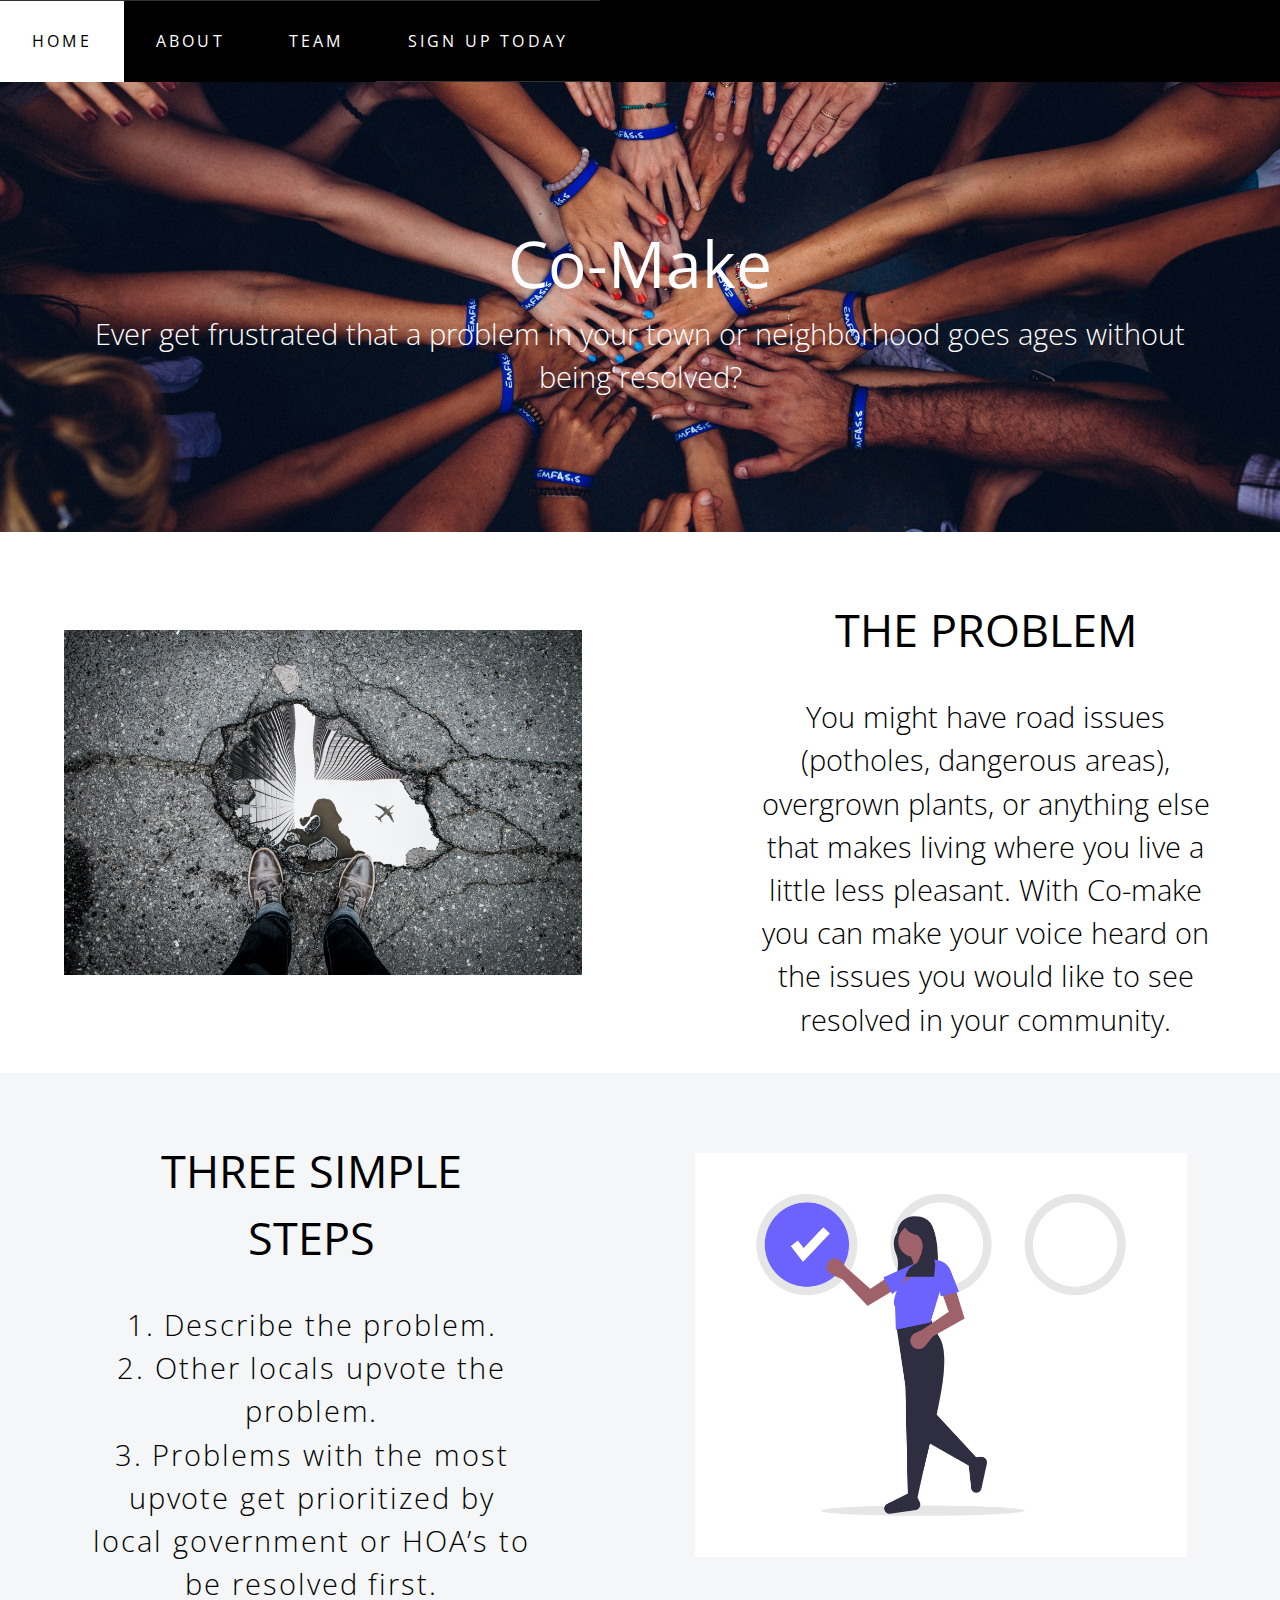
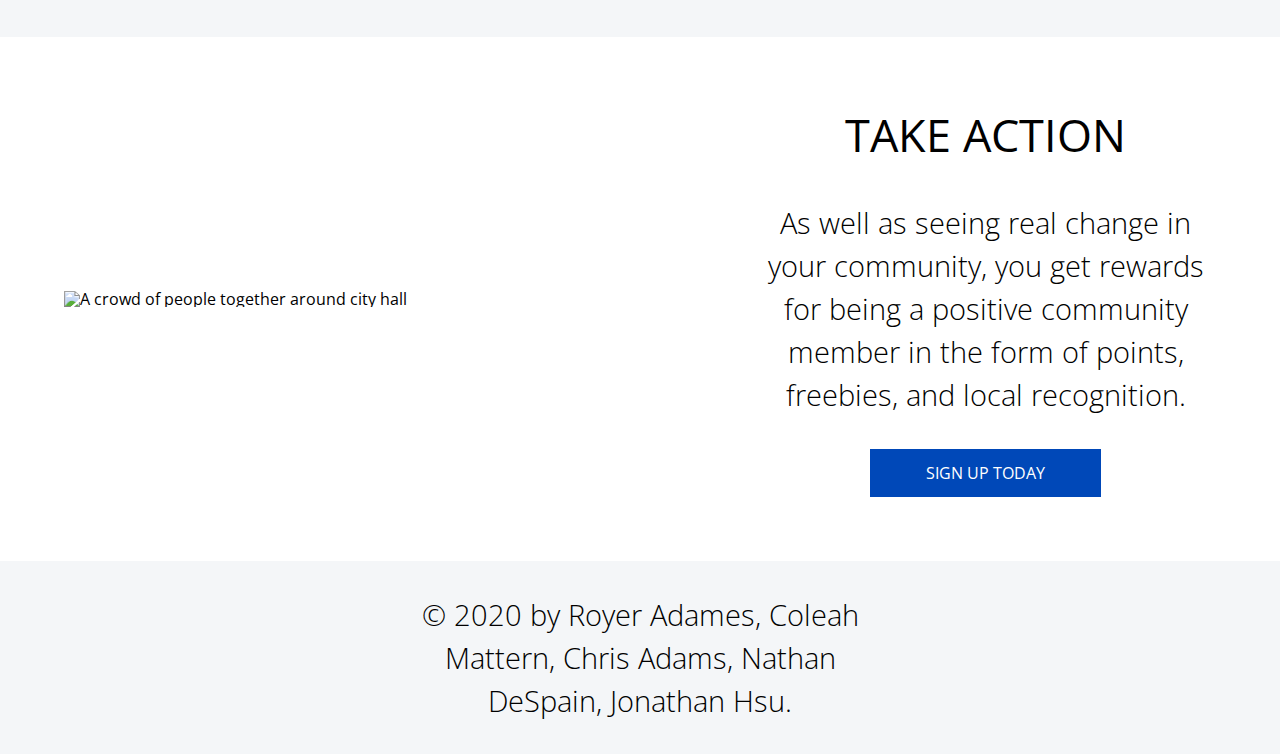
==== commit e691583c: "added sign up option to the menu linnks, and made the  sign up buttons link to the register option" ====
--- a/index.html
+++ b/index.html
@@ -27,6 +27,7 @@
                 <a href="#home">home</a>
                 <a href="about.html">about</a>
                 <a href="team.html">team</a>
+                <a href="https://bw-co-make.netlify.app/register">Sign up today</a>
             </div>
             </div>
         </nav>
@@ -85,7 +86,7 @@
                 <p>
                     As well as seeing real change in your community, you get rewards for being a positive community member in the form of points, freebies, and local recognition. 
                 </p>
-                <a class = "button sing-up-btn" href="https://bw-co-make.netlify.app/">Sign up today</a>
+                <a class = "button sing-up-btn" href="https://bw-co-make.netlify.app/register">Sign up today</a>
             </div>
         </div>
     </section>
--- a/css styles/styles.css
+++ b/css styles/styles.css
@@ -152,7 +152,7 @@
 	line-height: 1.5;
 	width: 90%;
 }
-.hero-image-texts h1{
+.hero-image-texts h1N{
 	padding-bottom: 2rem;
 }
 
@@ -180,6 +180,7 @@
 	color: var(--white);
 	text-align: center;
 	margin: 2rem 0 3rem 0;
+	text-transform: uppercase;
 }
 .button:hover{
 	background-color: var(--white);
@@ -222,6 +223,16 @@
 	padding: 1rem
 }
 
+/* team page */
+.team{
+	display: flex;
+	flex-direction: column;
+	justify-content: space-around;
+	align-items: center;
+}
+.team h1{
+	width: 70%;
+}
 /* footer */
 footer{
 	background-color: var(--light-gray);
@@ -335,16 +346,4 @@
 
 	}
 }
-@media(min-width:1200px){
-	/* adjust meet the team h1 heading */
-	.team{
-		display: flex;
-		flex-direction: column;
-		justify-content: space-around;
-		align-items: center;
-		margin: 0 auto;
-	}
-	.team h1{
-		width: 70%;
-	}
-}
+
